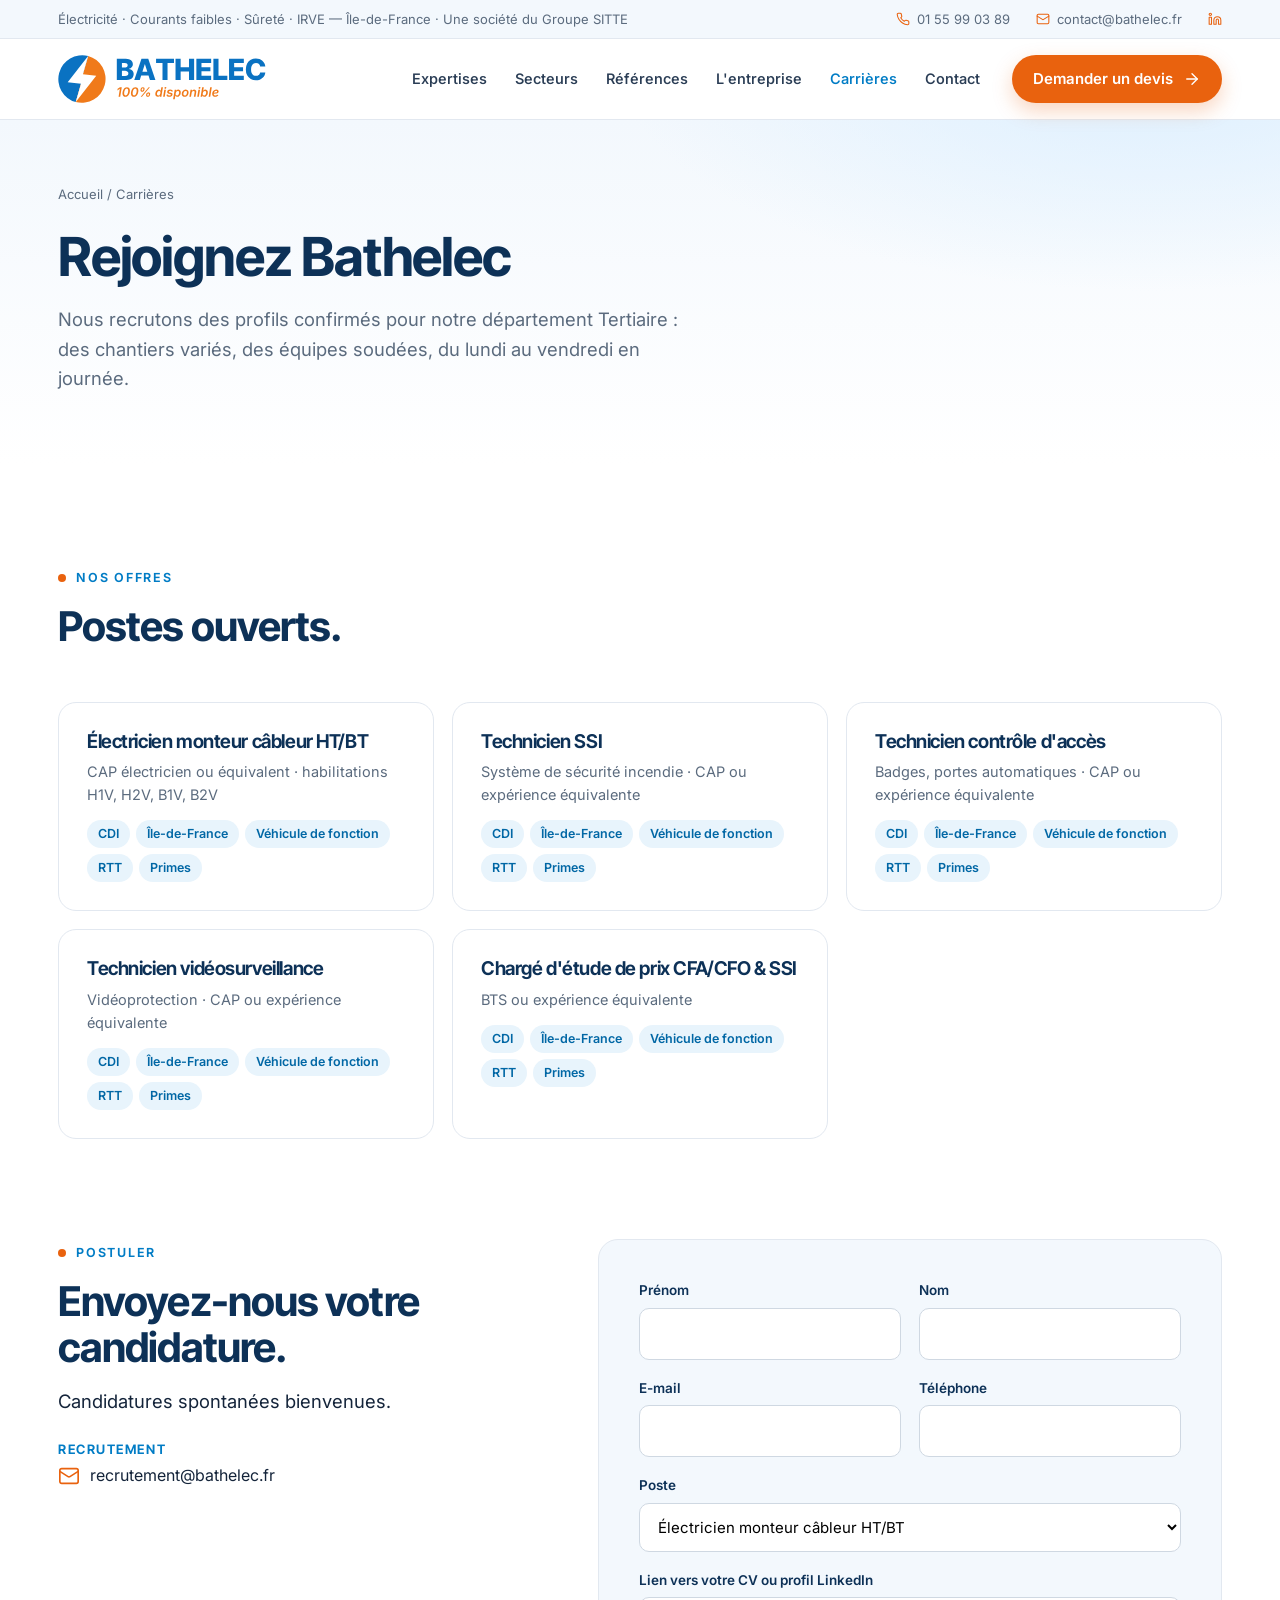
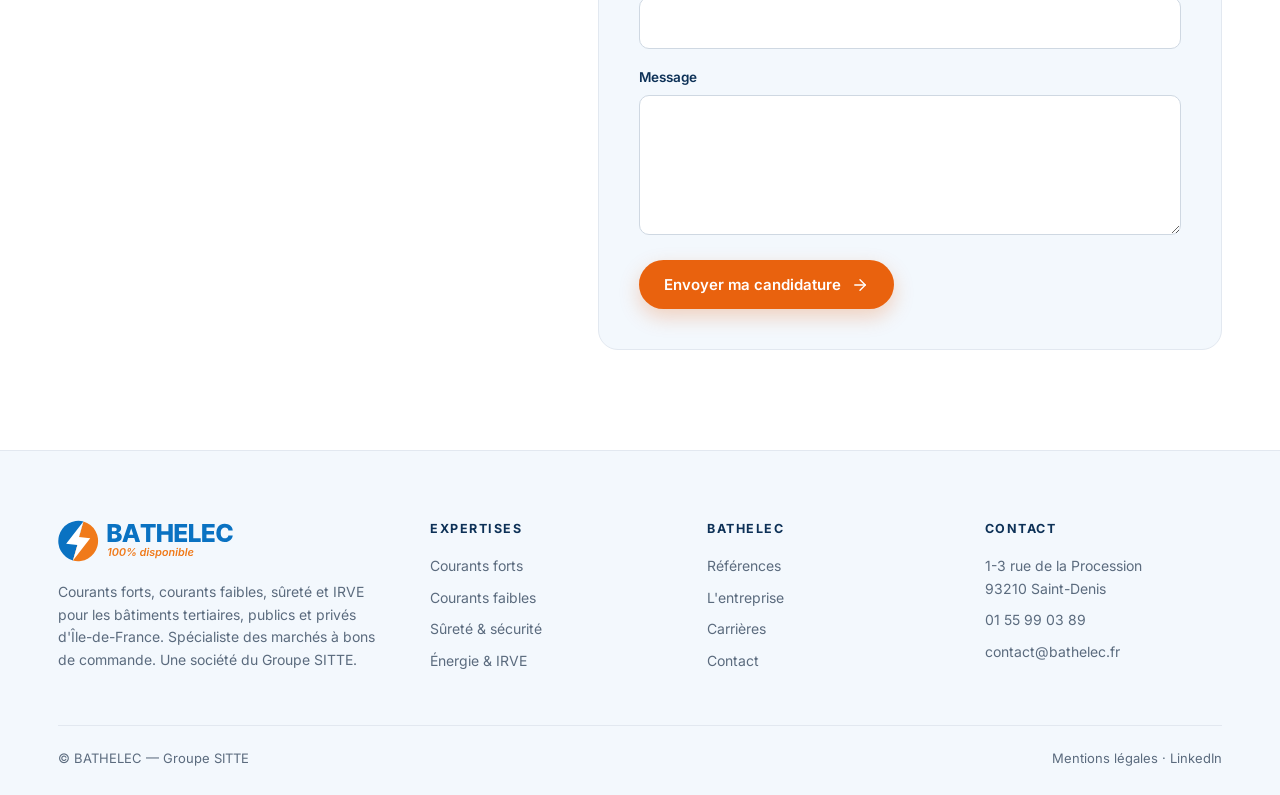
==== carrieres.html @ 9201e156 "Site bathelec.fr v1 Co-Authored-By: Claude Opus 5.5 <noreply@anthropic.com> Claude-Session: https://" ====
<!DOCTYPE html>
<html lang="fr"><head>
<meta charset="utf-8"><meta name="viewport" content="width=device-width,initial-scale=1">
<title>Carrières | BATHELEC</title>
<meta name="description" content="Rejoignez Bathelec : électriciens HT/BT, techniciens SSI, contrôle d&#x27;accès, vidéosurveillance, chargés d&#x27;étude de prix en Île-de-France.">
<link rel="canonical" href="https://www.bathelec.fr/carrieres.html">
<meta property="og:type" content="website"><meta property="og:title" content="Carrières | BATHELEC"><meta property="og:description" content="Rejoignez Bathelec : électriciens HT/BT, techniciens SSI, contrôle d&#x27;accès, vidéosurveillance, chargés d&#x27;étude de prix en Île-de-France.">
<meta property="og:image" content="https://www.bathelec.fr/img/og.jpg"><meta property="og:url" content="https://www.bathelec.fr/carrieres.html"><meta property="og:locale" content="fr_FR">
<link rel="icon" type="image/svg+xml" href="img/favicon.svg"><link rel="icon" type="image/png" href="img/favicon.png"><link rel="apple-touch-icon" href="img/apple-touch-icon.png">
<link rel="preconnect" href="https://fonts.googleapis.com"><link rel="preconnect" href="https://fonts.gstatic.com" crossorigin>
<link href="https://fonts.googleapis.com/css2?family=Inter:wght@400;500;600;700&family=Inter+Tight:wght@600;700;800&display=swap" rel="stylesheet">
<link rel="stylesheet" href="assets/style.css">
<script type="application/ld+json">{"@context": "https://schema.org", "@type": "Electrician", "name": "BATHELEC", "url": "https://www.bathelec.fr", "telephone": "+33 1 55 99 03 89", "email": "contact@bathelec.fr", "logo": "https://www.bathelec.fr/img/logo.png", "address": {"@type": "PostalAddress", "streetAddress": "1-3 rue de la Procession", "postalCode": "93210", "addressLocality": "Saint-Denis", "addressCountry": "FR"}, "areaServed": "Île-de-France", "parentOrganization": {"@type": "Organization", "name": "Groupe SITTE"}}</script>
</head><body>
<div class="top"><div class="wrap"><span class="hide-m">Électricité · Courants faibles · Sûreté · IRVE — Île-de-France · Une société du Groupe SITTE</span>
<div class="r"><a href="tel:+33155990389"><svg class="ic" viewBox="0 0 24 24" fill="none" stroke="currentColor" stroke-width="1.8" stroke-linecap="round" stroke-linejoin="round" aria-hidden="true"><path d="M22 16.92v3a2 2 0 0 1-2.18 2 19.79 19.79 0 0 1-8.63-3.07 19.5 19.5 0 0 1-6-6 19.79 19.79 0 0 1-3.07-8.67A2 2 0 0 1 4.11 2h3a2 2 0 0 1 2 1.72c.13.96.36 1.9.7 2.81a2 2 0 0 1-.45 2.11L8.09 9.91a16 16 0 0 0 6 6l1.27-1.27a2 2 0 0 1 2.11-.45c.91.34 1.85.57 2.81.7A2 2 0 0 1 22 16.92z"/></svg>01 55 99 03 89</a><a href="mailto:contact@bathelec.fr"><svg class="ic" viewBox="0 0 24 24" fill="none" stroke="currentColor" stroke-width="1.8" stroke-linecap="round" stroke-linejoin="round" aria-hidden="true"><rect width="20" height="16" x="2" y="4" rx="2"/><path d="m22 7-8.97 5.7a1.94 1.94 0 0 1-2.06 0L2 7"/></svg>contact@bathelec.fr</a><a href="https://fr.linkedin.com/company/bathelec" target="_blank" rel="noopener" aria-label="LinkedIn"><svg class="ic" viewBox="0 0 24 24" fill="none" stroke="currentColor" stroke-width="1.8" stroke-linecap="round" stroke-linejoin="round" aria-hidden="true"><path d="M16 8a6 6 0 0 1 6 6v7h-4v-7a2 2 0 0 0-2-2 2 2 0 0 0-2 2v7h-4v-7a6 6 0 0 1 6-6z"/><rect width="4" height="12" x="2" y="9"/><circle cx="4" cy="4" r="2"/></svg></a></div></div></div>
<header class="h"><div class="wrap">
<a class="brand" href="index.html" aria-label="BATHELEC, accueil"><img src="img/logo.svg" alt="BATHELEC — 100% disponible" width="186" height="46"></a>
<nav class="m">
<div class="dd"><a href="index.html#expertises">Expertises</a><div class="menu"><a href="expertises/courants-forts.html"><svg class="ic" viewBox="0 0 24 24" fill="none" stroke="currentColor" stroke-width="1.8" stroke-linecap="round" stroke-linejoin="round" aria-hidden="true"><path d="M13 2 3 14h9l-1 8 10-12h-9l1-8z"/></svg><span>Courants forts<small>Colonnes montantes, TGBT, postes MT/BT, distribution et éclairage.</small></span></a><a href="expertises/courants-faibles.html"><svg class="ic" viewBox="0 0 24 24" fill="none" stroke="currentColor" stroke-width="1.8" stroke-linecap="round" stroke-linejoin="round" aria-hidden="true"><rect x="16" y="16" width="6" height="6" rx="1"/><rect x="2" y="16" width="6" height="6" rx="1"/><rect x="9" y="2" width="6" height="6" rx="1"/><path d="M5 16v-3a1 1 0 0 1 1-1h12a1 1 0 0 1 1 1v3"/><path d="M12 12V8"/></svg><span>Courants faibles<small>Câblage VDI, informatique, téléphonie, interphonie et visiophonie.</small></span></a><a href="expertises/surete-securite.html"><svg class="ic" viewBox="0 0 24 24" fill="none" stroke="currentColor" stroke-width="1.8" stroke-linecap="round" stroke-linejoin="round" aria-hidden="true"><path d="M20 13c0 5-3.5 7.5-7.66 8.95a1 1 0 0 1-.67-.01C7.5 20.5 4 18 4 13V6a1 1 0 0 1 1-1c2 0 4.5-1.2 6.24-2.72a1.17 1.17 0 0 1 1.52 0C14.51 3.81 17 5 19 5a1 1 0 0 1 1 1z"/><path d="m9 12 2 2 4-4"/></svg><span>Sûreté & sécurité<small>Contrôle d&#x27;accès, portes automatiques, vidéoprotection, SSI.</small></span></a><a href="expertises/energie-irve.html"><svg class="ic" viewBox="0 0 24 24" fill="none" stroke="currentColor" stroke-width="1.8" stroke-linecap="round" stroke-linejoin="round" aria-hidden="true"><path d="M12 22v-5"/><path d="M9 8V2"/><path d="M15 8V2"/><path d="M18 8v5a4 4 0 0 1-4 4h-4a4 4 0 0 1-4-4V8Z"/></svg><span>Énergie & IRVE<small>Bornes de recharge, puissance, raccordement et photovoltaïque.</small></span></a></div></div>
<a href="index.html#secteurs">Secteurs</a>
<a href="references.html">Références</a>
<a href="entreprise.html">L'entreprise</a>
<a href="carrieres.html" class="on">Carrières</a>
<a href="contact.html">Contact</a>
<a class="btn btn-o" href="contact.html#form">Demander un devis <svg class="ic" viewBox="0 0 24 24" fill="none" stroke="currentColor" stroke-width="1.8" stroke-linecap="round" stroke-linejoin="round" aria-hidden="true"><path d="M5 12h14"/><path d="m12 5 7 7-7 7"/></svg></a>
</nav>
<a class="callm" href="tel:+33155990389" aria-label="Appeler Bathelec"><svg class="ic" viewBox="0 0 24 24" fill="none" stroke="currentColor" stroke-width="1.8" stroke-linecap="round" stroke-linejoin="round" aria-hidden="true"><path d="M22 16.92v3a2 2 0 0 1-2.18 2 19.79 19.79 0 0 1-8.63-3.07 19.5 19.5 0 0 1-6-6 19.79 19.79 0 0 1-3.07-8.67A2 2 0 0 1 4.11 2h3a2 2 0 0 1 2 1.72c.13.96.36 1.9.7 2.81a2 2 0 0 1-.45 2.11L8.09 9.91a16 16 0 0 0 6 6l1.27-1.27a2 2 0 0 1 2.11-.45c.91.34 1.85.57 2.81.7A2 2 0 0 1 22 16.92z"/></svg></a>
<button class="burger" aria-label="Menu"><svg class="ic" viewBox="0 0 24 24" fill="none" stroke="currentColor" stroke-width="1.8" stroke-linecap="round" stroke-linejoin="round" aria-hidden="true"><line x1="4" x2="20" y1="6" y2="6"/><line x1="4" x2="20" y1="12" y2="12"/><line x1="4" x2="20" y1="18" y2="18"/></svg></button>
</div></header>
<main>
<section class="phero"><div class="bg" style="background-image:url(img/equipe.jpg)"></div><div class="wrap">
<div class="crumb"><a href="index.html">Accueil</a> / Carrières</div><h1>Rejoignez Bathelec</h1>
<p>Nous recrutons des profils confirmés pour notre département Tertiaire : des chantiers variés, des équipes soudées, du lundi au vendredi en journée.</p></div></section>
<section><div class="wrap"><div class="sec-head rv"><div><span class="kicker">Nos offres</span><h2>Postes ouverts.</h2></div></div>
<div class="jobs"><div class="job rv"><h3>Électricien monteur câbleur HT/BT</h3><p>CAP électricien ou équivalent · habilitations H1V, H2V, B1V, B2V</p><div class="tags"><span>CDI</span><span>Île-de-France</span><span>Véhicule de fonction</span><span>RTT</span><span>Primes</span></div></div><div class="job rv"><h3>Technicien SSI</h3><p>Système de sécurité incendie · CAP ou expérience équivalente</p><div class="tags"><span>CDI</span><span>Île-de-France</span><span>Véhicule de fonction</span><span>RTT</span><span>Primes</span></div></div><div class="job rv"><h3>Technicien contrôle d'accès</h3><p>Badges, portes automatiques · CAP ou expérience équivalente</p><div class="tags"><span>CDI</span><span>Île-de-France</span><span>Véhicule de fonction</span><span>RTT</span><span>Primes</span></div></div><div class="job rv"><h3>Technicien vidéosurveillance</h3><p>Vidéoprotection · CAP ou expérience équivalente</p><div class="tags"><span>CDI</span><span>Île-de-France</span><span>Véhicule de fonction</span><span>RTT</span><span>Primes</span></div></div><div class="job rv"><h3>Chargé d'étude de prix CFA/CFO & SSI</h3><p>BTS ou expérience équivalente</p><div class="tags"><span>CDI</span><span>Île-de-France</span><span>Véhicule de fonction</span><span>RTT</span><span>Primes</span></div></div></div></div></section>
<section style="padding-top:0" id="postuler"><div class="wrap cgrid">
<div class="info rv"><span class="kicker">Postuler</span><h2>Envoyez-nous votre candidature.</h2>
<p class="lead" style="margin-top:16px">Candidatures spontanées bienvenues.</p><h3>Recrutement</h3><a href="mailto:recrutement@bathelec.fr"><svg class="ic" viewBox="0 0 24 24" fill="none" stroke="currentColor" stroke-width="1.8" stroke-linecap="round" stroke-linejoin="round" aria-hidden="true"><rect width="20" height="16" x="2" y="4" rx="2"/><path d="m22 7-8.97 5.7a1.94 1.94 0 0 1-2.06 0L2 7"/></svg>recrutement@bathelec.fr</a></div>
<form class="f rv" action="https://formsubmit.co/recrutement@bathelec.fr" method="POST">
<input type="hidden" name="_subject" value="Candidature via bathelec.fr"><input type="hidden" name="_next" value="https://www.bathelec.fr/merci.html"><input type="hidden" name="_captcha" value="false"><input type="text" name="_honey" style="display:none">
<div><label>Prénom</label><input name="Prénom" required></div><div><label>Nom</label><input name="Nom" required></div>
<div><label>E-mail</label><input type="email" name="email" required></div><div><label>Téléphone</label><input name="Téléphone"></div>
<div class="full"><label>Poste</label><select name="Poste"><option>Électricien monteur câbleur HT/BT</option><option>Technicien SSI</option><option>Technicien contrôle d&#x27;accès</option><option>Technicien vidéosurveillance</option><option>Chargé d&#x27;étude de prix CFA/CFO &amp; SSI</option><option>Candidature spontanée</option></select></div>
<div class="full"><label>Lien vers votre CV ou profil LinkedIn</label><input name="CV"></div>
<div class="full"><label>Message</label><textarea name="Message"></textarea></div>
<div class="full"><button class="btn btn-o" type="submit">Envoyer ma candidature <svg class="ic" viewBox="0 0 24 24" fill="none" stroke="currentColor" stroke-width="1.8" stroke-linecap="round" stroke-linejoin="round" aria-hidden="true"><path d="M5 12h14"/><path d="m12 5 7 7-7 7"/></svg></button></div></form></div></section></main>
<footer><div class="wrap">
<div class="cols">
<div><a class="brand" href="index.html"><img src="img/logo.svg" alt="BATHELEC" width="178" height="44"></a><p>Courants forts, courants faibles, sûreté et IRVE pour les bâtiments tertiaires, publics et privés d'Île-de-France. Spécialiste des marchés à bons de commande. Une société du Groupe SITTE.</p></div>
<div><h4>Expertises</h4><ul><li><a href="expertises/courants-forts.html">Courants forts</a></li><li><a href="expertises/courants-faibles.html">Courants faibles</a></li><li><a href="expertises/surete-securite.html">Sûreté & sécurité</a></li><li><a href="expertises/energie-irve.html">Énergie & IRVE</a></li></ul></div>
<div><h4>Bathelec</h4><ul><li><a href="references.html">Références</a></li><li><a href="entreprise.html">L'entreprise</a></li><li><a href="carrieres.html">Carrières</a></li><li><a href="contact.html">Contact</a></li></ul></div>
<div><h4>Contact</h4><ul><li>1-3 rue de la Procession<br>93210 Saint-Denis</li><li><a href="tel:+33155990389">01 55 99 03 89</a></li><li><a href="mailto:contact@bathelec.fr">contact@bathelec.fr</a></li></ul></div>
</div>
<div class="bot"><span>© BATHELEC — Groupe SITTE</span><span><a href="mentions-legales.html">Mentions légales</a> · <a href="https://fr.linkedin.com/company/bathelec" target="_blank" rel="noopener">LinkedIn</a></span></div>
</div></footer>
<script>
document.querySelector('.burger')?.addEventListener('click',()=>document.querySelector('nav.m').classList.toggle('open'));
document.querySelectorAll('nav.m a').forEach(a=>a.addEventListener('click',()=>document.querySelector('nav.m').classList.remove('open')));
const io=new IntersectionObserver(es=>es.forEach(x=>{if(x.isIntersecting){x.target.classList.add('in');io.unobserve(x.target)}}),{threshold:.12});
document.querySelectorAll('.rv').forEach(el=>io.observe(el));
</script>
</body></html>
---- assets/style.css ----
:root{--navy:#0d3157;--ink:#14243a;--blue:#017cc5;--blue-d:#0167a5;--blue-l:#e8f4fc;--sky:#f3f8fd;--orange:#e9620e;--orange-d:#cf5509;--orange-l:#fff2e8;--muted:#5b6b7e;--line:#e2e8f0;--r:14px;--max:1220px}
*{box-sizing:border-box;margin:0;padding:0}
html{scroll-behavior:smooth}
body{font-family:"Inter",system-ui,-apple-system,"Segoe UI",Roboto,Arial,sans-serif;color:var(--ink);background:#fff;line-height:1.6;font-size:16px;-webkit-font-smoothing:antialiased}
img{max-width:100%;display:block}
a{color:inherit;text-decoration:none}
.wrap{max-width:var(--max);margin:0 auto;padding:0 28px}
.ic{width:22px;height:22px;flex:none}
h1,h2,h3{font-family:"Inter Tight","Inter",system-ui,sans-serif;letter-spacing:-.022em;line-height:1.12;color:var(--navy)}
h2{font-size:clamp(28px,3.2vw,42px);font-weight:700}
h3{font-size:19px;font-weight:650}
.kicker{display:inline-flex;align-items:center;gap:10px;font-size:12.5px;font-weight:650;letter-spacing:.14em;text-transform:uppercase;color:var(--blue);margin-bottom:16px}
.kicker:before{content:"";width:8px;height:8px;border-radius:50%;background:var(--orange)}
.lead{font-size:18.5px;color:var(--muted);max-width:720px}
section{padding:100px 0}
.sec-head{display:flex;justify-content:space-between;align-items:end;gap:40px;margin-bottom:52px;flex-wrap:wrap}
.sec-head .lead{margin-top:14px}
.btn{display:inline-flex;align-items:center;gap:10px;padding:14px 24px;border-radius:999px;font-weight:600;font-size:15px;transition:.2s;border:1.5px solid transparent;white-space:nowrap;cursor:pointer;font-family:inherit}
.btn .ic{width:18px;height:18px;transition:.2s}
.btn:hover .ic{transform:translateX(3px)}
.btn-o{background:var(--orange);color:#fff;box-shadow:0 8px 20px rgba(233,98,14,.26)}
.btn-o:hover{background:var(--orange-d)}
.btn-l{border-color:#c9d5e3;color:var(--navy);background:#fff}
.btn-l:hover{border-color:var(--navy)}
.btn-w{background:#fff;color:var(--blue-d)}
.btn-w:hover{background:var(--navy);color:#fff}
.link{display:inline-flex;align-items:center;gap:8px;font-weight:600;color:var(--blue);font-size:15px}
.link .ic{width:17px;height:17px;transition:.2s}
.link:hover .ic{transform:translateX(4px)}
/* header */
.top{background:var(--sky);color:var(--muted);font-size:13px;border-bottom:1px solid var(--line)}
.top .wrap{display:flex;justify-content:space-between;align-items:center;height:38px;gap:20px}
.top a{display:inline-flex;align-items:center;gap:7px}
.top a:hover{color:var(--navy)}
.top .ic{width:14px;height:14px;color:var(--orange)}
.top .r{display:flex;gap:26px}
header.h{position:sticky;top:0;z-index:50;background:rgba(255,255,255,.96);backdrop-filter:blur(10px);border-bottom:1px solid var(--line)}
.h .wrap{display:flex;align-items:center;justify-content:space-between;height:80px;gap:28px}
.brand img{height:52px;width:auto}
nav.m{display:flex;align-items:center;gap:28px;font-size:14.5px;font-weight:550;color:#2a3d55}
nav.m>a,.dd>a{position:relative;padding:28px 0}
nav.m>a:hover,.dd:hover>a,nav.m>a.on,.dd>a.on{color:var(--blue)}
.dd{position:relative}
.dd .menu{position:absolute;top:100%;left:-24px;background:#fff;border:1px solid var(--line);border-radius:var(--r);box-shadow:0 22px 48px rgba(13,49,87,.12);min-width:320px;padding:10px;opacity:0;visibility:hidden;transform:translateY(6px);transition:.2s}
.dd:hover .menu{opacity:1;visibility:visible;transform:none}
.menu a{display:flex;gap:14px;align-items:center;padding:12px 14px;border-radius:10px}
.menu a:hover{background:var(--sky)}
.menu .ic{color:var(--orange)}
.menu small{display:block;color:var(--muted);font-weight:400;font-size:12.5px}
nav.m>a.btn{padding:11px 20px;color:#fff;margin-left:4px}
nav.m>a.btn:hover{color:#fff}
.burger{display:none;background:none;border:0;color:var(--navy);cursor:pointer}
.burger .ic{width:28px;height:28px}
.callm{display:none;color:var(--orange)}
/* hero clair */
.hero{background:radial-gradient(1100px 520px at 88% -10%,#dcefff 0,rgba(220,239,255,0) 62%),radial-gradient(700px 400px at 0% 100%,#fff1e6 0,rgba(255,241,230,0) 60%),linear-gradient(180deg,var(--sky) 0,#fff 100%);padding:76px 0 90px}
.hero .grid{display:grid;grid-template-columns:1.02fr 1fr;gap:60px;align-items:center}
.hero h1{font-size:clamp(34px,4.3vw,58px);font-weight:780;margin-bottom:24px}
.hero h1 em{font-style:normal;color:var(--orange)}
.hero p.lead{font-size:19px;margin-bottom:34px;max-width:580px}
.hero .ctas{display:flex;gap:12px;flex-wrap:wrap}
.hero .pic{position:relative}
.hero .pic img{width:100%;aspect-ratio:5/4;object-fit:cover;border-radius:24px;box-shadow:0 30px 60px rgba(13,49,87,.16)}
.badge{position:absolute;left:-26px;bottom:28px;background:#fff;border-radius:16px;padding:16px 20px;box-shadow:0 18px 40px rgba(13,49,87,.14);display:flex;gap:14px;align-items:center;max-width:300px}
.badge .ico{width:44px;height:44px;border-radius:12px;background:var(--orange-l);color:var(--orange);display:grid;place-items:center;flex:none}
.badge b{display:block;color:var(--navy);font-size:15px;line-height:1.25}
.badge span{font-size:13px;color:var(--muted)}
.badge2{left:auto;right:-18px;top:26px;bottom:auto}
.badge2 .ico{background:var(--blue-l);color:var(--blue)}
.stats{display:grid;grid-template-columns:repeat(4,1fr);gap:16px;margin-top:64px}
.stat{background:#fff;border:1px solid var(--line);border-radius:var(--r);padding:24px}
.stat b{display:block;font-family:"Inter Tight","Inter",sans-serif;font-size:34px;font-weight:750;letter-spacing:-.02em;line-height:1.1;color:var(--navy)}
.stat b i{font-style:normal;color:var(--orange)}
.stat span{font-size:14px;color:var(--muted)}
/* bandeau */
.band{padding:0}
.band .box{background:var(--orange-l);border:1px solid #fbd9c2;border-radius:18px;display:flex;align-items:center;justify-content:space-between;gap:30px;padding:26px 34px;flex-wrap:wrap}
.band p{font-size:18px;font-weight:560;color:var(--navy);max-width:760px}
/* expertises */
.exp-grid{display:grid;grid-template-columns:repeat(4,1fr);gap:22px}
.exp{display:flex;flex-direction:column;background:#fff;border:1px solid var(--line);border-radius:18px;overflow:hidden;transition:.25s}
.exp:hover{box-shadow:0 24px 50px rgba(13,49,87,.12);transform:translateY(-4px);border-color:transparent}
.exp .ph{aspect-ratio:4/3;overflow:hidden;background:var(--sky)}
.exp .ph img{width:100%;height:100%;object-fit:cover;transition:.6s}
.exp:hover .ph img{transform:scale(1.05)}
.exp .bd{padding:24px 24px 26px;display:flex;flex-direction:column;flex:1}
.exp .n{font-size:12.5px;color:var(--orange);font-weight:700;letter-spacing:.1em;margin-bottom:8px}
.exp h3{margin-bottom:10px}
.exp p{color:var(--muted);font-size:15px;flex:1;margin-bottom:18px}
/* engagements */
.soft{background:var(--sky)}
.eng{display:grid;grid-template-columns:repeat(4,1fr);gap:18px}
.eng div{background:#fff;border-radius:var(--r);padding:30px 26px;border:1px solid var(--line)}
.eng .ico{width:46px;height:46px;border-radius:12px;background:var(--blue-l);color:var(--blue);display:grid;place-items:center;margin-bottom:18px}
.eng h3{margin-bottom:8px}
.eng p{color:var(--muted);font-size:15px}
/* secteurs */
.split{display:grid;grid-template-columns:1fr 1.05fr;gap:72px;align-items:center}
.split .img img{width:100%;aspect-ratio:4/5;object-fit:cover;border-radius:22px}
.sect{list-style:none;margin-top:30px;display:grid;gap:12px}
.sect li{display:flex;gap:18px;padding:18px 20px;border:1px solid var(--line);border-radius:var(--r);background:#fff}
.sect .ico{width:44px;height:44px;border-radius:12px;background:var(--orange-l);color:var(--orange);display:grid;place-items:center;flex:none}
.sect h3{font-size:17px;margin-bottom:2px}
.sect p{color:var(--muted);font-size:14.5px}
/* logos clients */
.logos{display:grid;grid-template-columns:repeat(6,1fr);gap:12px}
.logos .lg{background:#fff;border:1px solid var(--line);border-radius:14px;height:104px;display:flex;align-items:center;justify-content:center;padding:16px 18px;transition:.25s}
.logos .lg img{max-height:62px;max-width:100%;object-fit:contain;transition:.25s}
.logos .lg:hover{border-color:#bcd8ee;box-shadow:0 10px 26px rgba(13,49,87,.08)}
.logos .lg:hover img{transform:scale(1.05)}
.logos .lg.txt{font-weight:650;font-size:13.5px;color:#4a5b70;text-align:center;line-height:1.3}
.quotes{display:grid;grid-template-columns:repeat(3,1fr);gap:20px;margin-top:40px}
.q{background:#fff;border:1px solid var(--line);border-radius:18px;padding:32px 30px;display:flex;flex-direction:column}
.q:before{content:"\201C";font-family:Georgia,serif;font-size:60px;line-height:.6;color:var(--orange);margin-bottom:12px}
.q p{font-size:16px;color:#2c3b4c;flex:1}
.q cite{display:block;margin-top:20px;font-style:normal;font-weight:650;font-size:14px;color:var(--navy)}
/* carte des références */
.mapbox{display:grid;grid-template-columns:1.25fr 1fr;gap:26px;align-items:stretch}
.map{position:relative;background:#fff;border:1px solid var(--line);border-radius:22px;padding:14px;overflow:hidden}
.map svg{width:100%;height:auto;display:block;touch-action:manipulation}
.map .dep{fill:#eef5fc;stroke:#c3d6ea;stroke-width:1;vector-effect:non-scaling-stroke;transition:fill .2s}
.map .dep.p75{fill:#e2eefa}
.map .dlab{font-family:Inter,sans-serif;font-weight:600;fill:#9fb3c8;pointer-events:none}
.map .pin{cursor:pointer}
.map .pin circle.halo{fill:var(--orange);opacity:.18;transition:.2s}
.map .pin circle.dot{fill:var(--orange);stroke:#fff;vector-effect:non-scaling-stroke;stroke-width:2;transition:.2s}
.map .pin:hover circle.dot,.map .pin.on circle.dot{fill:var(--blue)}
.map .pin:hover circle.halo,.map .pin.on circle.halo{fill:var(--blue);opacity:.25}
.map .cl circle.dot{fill:var(--blue)}
.map .cl text{font:700 12px Inter,sans-serif;fill:#fff;pointer-events:none}
.map .mtools{position:absolute;left:24px;top:22px;display:flex;gap:8px;flex-wrap:wrap}
.map .mtools button{font:600 13px Inter,sans-serif;border:1px solid var(--line);background:#fff;color:var(--navy);border-radius:999px;padding:7px 14px;cursor:pointer;box-shadow:0 4px 12px rgba(13,49,87,.06)}
.map .mtools button.on{background:var(--navy);color:#fff;border-color:var(--navy)}
.map .hint{position:absolute;right:22px;bottom:18px;font-size:12.5px;color:var(--muted);background:rgba(255,255,255,.85);padding:4px 10px;border-radius:999px}
.mpanel{background:#fff;border:1px solid var(--line);border-radius:22px;padding:30px 30px 26px;display:flex;flex-direction:column;min-height:100%}
.mpanel .lgo{height:64px;display:flex;align-items:center;margin-bottom:18px}
.mpanel .lgo img{max-height:60px;max-width:220px;object-fit:contain}
.mpanel .loc{display:flex;gap:8px;align-items:center;color:var(--muted);font-size:14px;margin:6px 0 18px}
.mpanel .loc .ic{width:16px;height:16px;color:var(--orange)}
.mpanel h3{font-size:21px}
.ops{list-style:none;display:grid;gap:12px}
.ops li{border:1px solid var(--line);border-radius:14px;padding:14px 16px;background:var(--sky)}
.ops .meta{display:flex;gap:10px;align-items:center;font-size:12px;font-weight:650;letter-spacing:.05em;text-transform:uppercase;margin-bottom:6px}
.ops .meta span:first-child{color:var(--orange-d);background:var(--orange-l);padding:2px 9px;border-radius:999px}
.ops .meta span:last-child{color:var(--muted)}
.ops p{font-size:15px;color:#2c3b4c}
.mpanel .def p{color:var(--muted);font-size:15.5px;margin-bottom:14px}
.mpanel .def .big{display:flex;gap:24px;margin:8px 0 20px}
.mpanel .def .big b{display:block;font:750 32px "Inter Tight",sans-serif;color:var(--navy)}
.mpanel .def .big span{font-size:13px;color:var(--muted)}
.mlist{margin-top:auto;display:flex;flex-wrap:wrap;gap:6px}
.mlist button{font:600 12.5px Inter,sans-serif;border:1px solid var(--line);background:#fff;color:#3a4d63;border-radius:999px;padding:5px 11px;cursor:pointer}
.mlist button:hover{border-color:var(--blue);color:var(--blue)}
.multi{display:grid;grid-template-columns:repeat(auto-fill,minmax(270px,1fr));gap:16px;margin-top:26px}
.mc{background:#fff;border:1px solid var(--line);border-radius:16px;padding:22px 22px 20px;display:flex;flex-direction:column;gap:12px}
.mc .top2{display:flex;justify-content:space-between;align-items:center;gap:12px;min-height:46px}
.mc .top2 img{max-height:42px;max-width:150px;object-fit:contain}
.mc .top2 span{font-size:12px;font-weight:650;color:var(--orange-d);background:var(--orange-l);padding:3px 10px;border-radius:999px;white-space:nowrap}
.mc h3{font-size:16px}
.mc p{font-size:14.5px;color:var(--muted)}
/* méthode */
.steps{display:grid;grid-template-columns:repeat(4,1fr);gap:22px;counter-reset:s}
.step{background:#fff;border:1px solid var(--line);border-radius:var(--r);padding:28px 24px}
.step:before{counter-increment:s;content:"0" counter(s);display:inline-grid;place-items:center;width:40px;height:40px;border-radius:50%;background:var(--orange-l);color:var(--orange-d);font-weight:700;font-size:13.5px;margin-bottom:16px}
.step h3{margin-bottom:8px}
.step p{color:var(--muted);font-size:15px}
/* certifs */
.certs{display:grid;grid-template-columns:repeat(3,1fr);gap:16px}
.certs div{padding:26px 24px;border:1px solid var(--line);border-radius:var(--r);background:#fff}
.certs b{display:block;font-size:15.5px;margin-bottom:6px;color:var(--navy)}
.certs b:before{content:"";display:block;width:26px;height:4px;border-radius:2px;background:var(--orange);margin-bottom:14px}
.certs span{font-size:13.5px;color:var(--muted)}
/* groupe */
.gbox{display:grid;grid-template-columns:1.1fr 1fr;background:linear-gradient(135deg,var(--blue-l),#fff);border:1px solid #d3e6f5;border-radius:24px;overflow:hidden}
.gbox .t{padding:56px 52px}
.gbox h2{margin-bottom:18px}
.gbox p{color:var(--muted);margin-bottom:24px}
.gbox .im{background-size:cover;background-position:center;min-height:400px}
.zone{display:flex;flex-wrap:wrap;gap:8px;margin:0 0 28px}
.zone span{background:#fff;border:1px solid #cfdcec;padding:6px 13px;font-size:13.5px;font-weight:650;border-radius:999px;color:var(--navy)}
/* cta final */
.cta{padding:0 0 100px}
.cta .box{background:linear-gradient(120deg,#0170b3 0%,#1a93dc 100%);color:#fff;border-radius:26px;padding:60px 56px;display:grid;grid-template-columns:1.4fr 1fr;gap:50px;align-items:center;position:relative;overflow:hidden}
.cta .box:after{content:"";position:absolute;right:-90px;top:-90px;width:300px;height:300px;border-radius:50%;background:rgba(255,255,255,.09)}
.cta h2{color:#fff;margin-bottom:14px}
.cta .lead{color:#dcedfa}.cta .kicker{color:#ffd8bb}.cta .kicker:before{background:#ffd8bb}
.cta .contact-l{display:flex;flex-direction:column;gap:14px;align-items:flex-start;position:relative;z-index:1}
.cta .contact-l a.t{display:flex;align-items:center;gap:12px;font-size:19px;font-weight:600}
/* footer */
footer{background:var(--sky);color:var(--muted);font-size:14px;padding:68px 0 26px;border-top:1px solid var(--line)}
footer .cols{display:grid;grid-template-columns:1.4fr 1fr 1fr 1fr;gap:40px;padding-bottom:44px;border-bottom:1px solid var(--line)}
footer .brand img{height:44px;margin-bottom:18px}
footer h4{color:var(--navy);font-size:12.5px;letter-spacing:.12em;text-transform:uppercase;margin-bottom:16px}
footer li{list-style:none;margin-bottom:9px}
footer a:hover{color:var(--blue)}
footer .bot{display:flex;justify-content:space-between;padding-top:22px;gap:20px;flex-wrap:wrap;font-size:13px}
/* pages intérieures */
.phero{background:radial-gradient(900px 400px at 90% -20%,#dcefff 0,rgba(220,239,255,0) 60%),linear-gradient(180deg,var(--sky) 0,#fff 100%);padding:64px 0 70px}
.phero .bg{display:none}
.phero .grid{display:grid;grid-template-columns:1.1fr .9fr;gap:56px;align-items:center}
.phero .num{font-size:14px;font-weight:700;color:var(--orange);letter-spacing:.14em;margin-bottom:12px}
.phero h1{font-size:clamp(34px,4.2vw,54px);margin-bottom:18px}
.phero p{color:var(--muted);font-size:18.5px;max-width:620px}
.phero .pic img{width:100%;aspect-ratio:3/2;object-fit:cover;border-radius:20px;box-shadow:0 24px 50px rgba(13,49,87,.14)}
.crumb{font-size:13px;color:var(--muted);margin-bottom:22px}
.crumb a:hover{color:var(--blue)}
.cards4{display:grid;grid-template-columns:repeat(2,1fr);gap:20px}
.card{border:1px solid var(--line);border-radius:18px;padding:32px 30px;transition:.2s;background:#fff}
.card:hover{border-color:#bcd8ee;box-shadow:0 14px 34px rgba(13,49,87,.08)}
.card .ico{width:50px;height:50px;background:var(--orange-l);color:var(--orange);display:grid;place-items:center;margin-bottom:20px;border-radius:13px}
.card h3{margin-bottom:8px}
.card p{color:var(--muted);font-size:15.5px}
.faq{max-width:860px}
.faq details{border:1px solid var(--line);border-radius:14px;padding:20px 24px;margin-bottom:12px;background:#fff}
.faq summary{cursor:pointer;font-weight:620;font-size:17.5px;list-style:none;display:flex;justify-content:space-between;gap:20px;color:var(--navy)}
.faq summary::-webkit-details-marker{display:none}
.faq summary:after{content:"+";color:var(--orange);font-size:24px;line-height:1}
.faq details[open] summary:after{content:"–"}
.faq details p{margin-top:10px;color:var(--muted)}
.other{display:grid;grid-template-columns:repeat(3,1fr);gap:16px}
.other a{border:1px solid var(--line);border-radius:14px;padding:22px 24px;display:flex;justify-content:space-between;align-items:center;font-weight:620;transition:.2s;color:var(--navy)}
.other a:hover{border-color:var(--orange);color:var(--orange-d)}
.cgrid{display:grid;grid-template-columns:1fr 1.3fr;gap:60px}
.info h3{margin:26px 0 6px;font-size:13px;letter-spacing:.12em;text-transform:uppercase;color:var(--blue)}
.info p,.info a{color:var(--ink)}
.info a{display:flex;gap:10px;align-items:center;margin-bottom:6px}
.info .ic{color:var(--orange)}
form.f{background:var(--sky);border:1px solid var(--line);border-radius:20px;padding:40px;display:grid;grid-template-columns:1fr 1fr;gap:18px}
form.f .full{grid-column:1/-1}
form.f label{font-size:13.5px;font-weight:600;display:block;margin-bottom:6px;color:var(--navy)}
form.f input,form.f select,form.f textarea{width:100%;padding:13px 14px;border:1px solid #cfd8e2;border-radius:10px;font:inherit;font-size:15px;background:#fff}
form.f input:focus,form.f select:focus,form.f textarea:focus{outline:2px solid var(--blue);border-color:transparent}
form.f textarea{min-height:140px;resize:vertical}
.jobs{display:grid;grid-template-columns:repeat(auto-fill,minmax(340px,1fr));gap:18px}
.job{border:1px solid var(--line);padding:28px;border-radius:18px;background:#fff}
.job h3{margin-bottom:8px}
.job p{color:var(--muted);font-size:14.5px;margin-bottom:14px}
.tags{display:flex;flex-wrap:wrap;gap:6px}
.tags span{background:var(--blue-l);color:var(--blue-d);font-size:12.5px;padding:4px 11px;border-radius:999px;font-weight:600}
.legal{max-width:820px}
.legal h2{font-size:23px;margin:38px 0 10px}
.legal p{color:#34465a;margin-bottom:10px}
.timeline{display:grid;grid-template-columns:repeat(3,1fr);gap:16px;margin-top:26px}
.timeline div{border:1px solid var(--line);border-radius:var(--r);padding:24px 22px;background:#fff}
.timeline b{display:block;font-size:30px;font-weight:750;color:var(--orange);letter-spacing:-.02em;margin-bottom:6px;font-family:"Inter Tight",sans-serif}
.timeline p{color:var(--muted);font-size:14.5px}
/* reveal */
.rv{opacity:0;transform:translateY(16px);transition:opacity .7s,transform .7s}
.rv.in{opacity:1;transform:none}
/* responsive */
@media(max-width:1200px){.top .hide-m{display:none}nav.m{gap:20px}}
@media(max-width:1060px){
 .exp-grid,.eng,.steps,.stats{grid-template-columns:repeat(2,1fr)}
 .logos{grid-template-columns:repeat(4,1fr)}
 .certs{grid-template-columns:repeat(2,1fr)}
 nav.m{display:none;position:absolute;top:80px;left:0;right:0;background:#fff;flex-direction:column;align-items:stretch;gap:0;padding:10px 28px 24px;border-bottom:1px solid var(--line);box-shadow:0 20px 30px rgba(13,49,87,.1)}
 nav.m.open{display:flex}
 nav.m>a,.dd>a{padding:14px 0;border-bottom:1px solid var(--line)}
 .dd .menu{position:static;opacity:1;visibility:visible;transform:none;box-shadow:none;border:0;padding:0 0 6px 6px;min-width:0}
 .dd .menu small{display:none}
 nav.m .btn{margin-top:14px;justify-content:center;margin-left:0!important}
 .burger{display:block}
 .callm{display:block;margin-left:auto}.callm .ic{width:24px;height:24px}
 .hero .grid,.phero .grid,.split,.gbox,.cta .box,.cgrid,.mapbox{grid-template-columns:1fr}
 .badge{left:16px}.badge2{right:16px}
 .split .img img{aspect-ratio:16/10}
 .quotes{grid-template-columns:1fr}
 footer .cols{grid-template-columns:1fr 1fr}
 .other,.timeline{grid-template-columns:1fr}
}
@media(max-width:640px){
 .wrap{padding:0 20px}
 section{padding:68px 0}
 .top{display:none}
 .h .wrap{height:68px}nav.m{top:68px}.brand img{height:42px}
 .hero{padding:40px 0 60px}
 .hero p.lead,.phero p{font-size:17px}
 .badge{position:relative;z-index:2;left:auto;bottom:auto;margin:-34px 14px 0;max-width:none}
 .badge2{display:none}
 .stats{gap:10px;margin-top:40px}.stat{padding:18px 16px}.stat b{font-size:26px}.stat span{font-size:13px}
 .exp-grid,.eng,.steps,.cards4,.certs{grid-template-columns:1fr}
 .logos{grid-template-columns:repeat(3,1fr);gap:8px}.logos .lg{height:78px;padding:10px}.logos .lg img{max-height:44px}.logos .lg.txt{font-size:11.5px}
 .exp .ph{aspect-ratio:16/9}
 h2 br{display:none}
 .gbox .t{padding:36px 24px}.gbox .im{min-height:220px}
 .cta{padding-bottom:68px}.cta .box{padding:40px 26px}
 form.f{grid-template-columns:1fr;padding:24px}
 footer .cols{grid-template-columns:1fr}
 .band .box{padding:22px}
 .band p{font-size:16.5px}
 .phero{padding:40px 0 50px}
 .map{padding:6px;border-radius:16px}.map .mtools{left:12px;top:12px}.map .mtools button{font-size:12px;padding:6px 11px}.map .hint{display:none}
 .mpanel{padding:22px 20px}.mpanel .def+.mlist{display:none}
 .jobs{grid-template-columns:1fr}
}
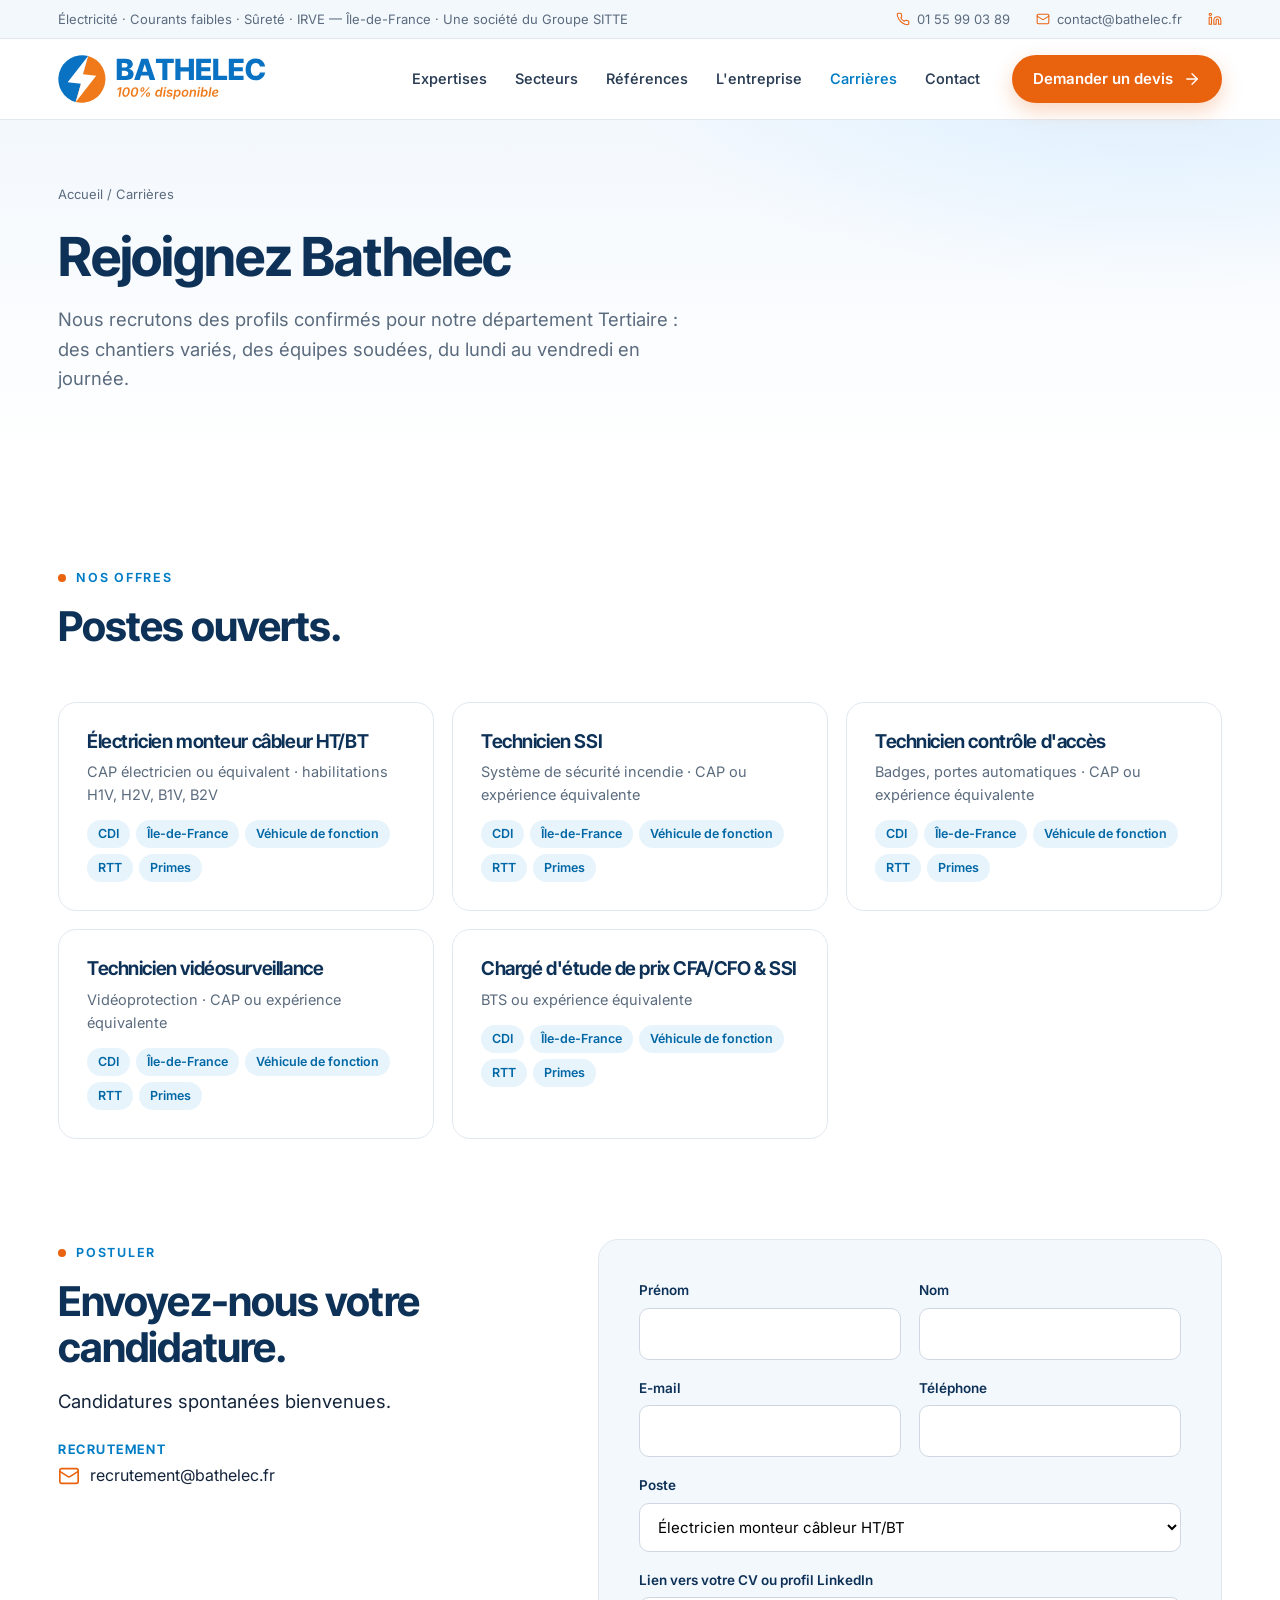
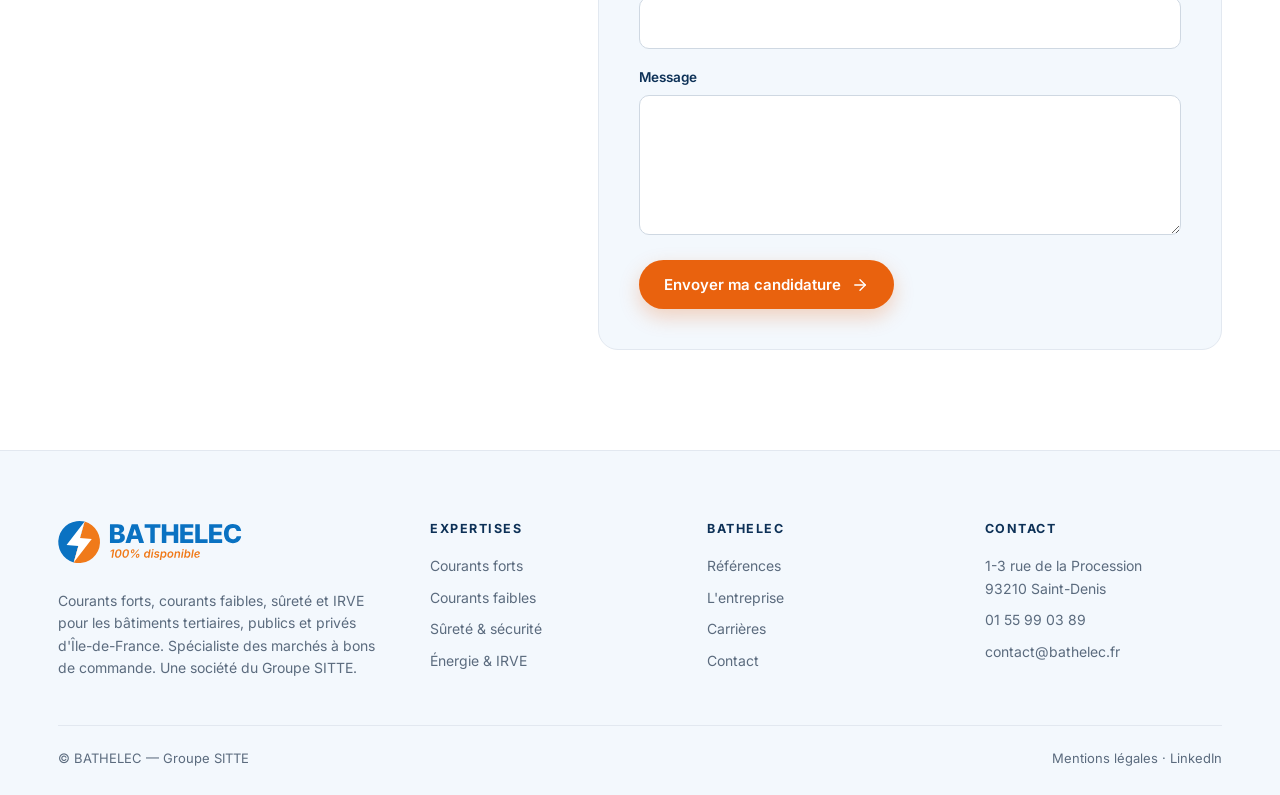
==== commit 0d50c779: "Logo animé au survol (rotation + soulignement) Co-Authored-By: Claude Opus 5.5 <noreply@anthropic.co" ====
--- a/carrieres.html
+++ b/carrieres.html
@@ -15,7 +15,7 @@
 <div class="top"><div class="wrap"><span class="hide-m">Électricité · Courants faibles · Sûreté · IRVE — Île-de-France · Une société du Groupe SITTE</span>
 <div class="r"><a href="tel:+33155990389"><svg class="ic" viewBox="0 0 24 24" fill="none" stroke="currentColor" stroke-width="1.8" stroke-linecap="round" stroke-linejoin="round" aria-hidden="true"><path d="M22 16.92v3a2 2 0 0 1-2.18 2 19.79 19.79 0 0 1-8.63-3.07 19.5 19.5 0 0 1-6-6 19.79 19.79 0 0 1-3.07-8.67A2 2 0 0 1 4.11 2h3a2 2 0 0 1 2 1.72c.13.96.36 1.9.7 2.81a2 2 0 0 1-.45 2.11L8.09 9.91a16 16 0 0 0 6 6l1.27-1.27a2 2 0 0 1 2.11-.45c.91.34 1.85.57 2.81.7A2 2 0 0 1 22 16.92z"/></svg>01 55 99 03 89</a><a href="mailto:contact@bathelec.fr"><svg class="ic" viewBox="0 0 24 24" fill="none" stroke="currentColor" stroke-width="1.8" stroke-linecap="round" stroke-linejoin="round" aria-hidden="true"><rect width="20" height="16" x="2" y="4" rx="2"/><path d="m22 7-8.97 5.7a1.94 1.94 0 0 1-2.06 0L2 7"/></svg>contact@bathelec.fr</a><a href="https://fr.linkedin.com/company/bathelec" target="_blank" rel="noopener" aria-label="LinkedIn"><svg class="ic" viewBox="0 0 24 24" fill="none" stroke="currentColor" stroke-width="1.8" stroke-linecap="round" stroke-linejoin="round" aria-hidden="true"><path d="M16 8a6 6 0 0 1 6 6v7h-4v-7a2 2 0 0 0-2-2 2 2 0 0 0-2 2v7h-4v-7a6 6 0 0 1 6-6z"/><rect width="4" height="12" x="2" y="9"/><circle cx="4" cy="4" r="2"/></svg></a></div></div></div>
 <header class="h"><div class="wrap">
-<a class="brand" href="index.html" aria-label="BATHELEC, accueil"><img src="img/logo.svg" alt="BATHELEC — 100% disponible" width="186" height="46"></a>
+<a class="brand" href="index.html" aria-label="BATHELEC, accueil"><svg class="logo-anim" xmlns="http://www.w3.org/2000/svg" viewBox="0 0 605 150" width="605" height="150" role="img" aria-label="BATHELEC, 100% disponible"><g class="spin"><g transform="translate(0 6) scale(2.875)"><path d="M30.21 0.82 L24.95 19.33 L23.05 28.67 L17.79 47.18 A24 24 0 0 1 30.21 0.82 Z" fill="#0A72C2"/><path d="M30.21 0.82 L24.95 19.33 L23.05 28.67 L17.79 47.18 A24 24 0 0 0 30.21 0.82 Z" fill="#F07A1A"/><path d="M30.21 0.82 L9.69 27.30 L23.05 28.67 L17.79 47.18 L38.31 20.70 L24.95 19.33 Z" fill="#FFFFFF"/></g></g><path d="M169.4453125 78.0V16.88671875H194.916015625Q201.765625 16.88671875 206.400390625 18.8349609375Q211.03515625 20.783203125 213.373046875 24.26953125Q215.7109375 27.755859375 215.7109375 32.349609375Q215.7109375 35.8359375 214.2548828125 38.5634765625Q212.798828125 41.291015625 210.2353515625 43.095703125Q207.671875 44.900390625 204.30859375 45.59765625V46.25390625Q208.0 46.376953125 211.1376953125 48.2021484375Q214.275390625 50.02734375 216.1826171875 53.267578125Q218.08984375 56.5078125 218.08984375 60.896484375Q218.08984375 65.818359375 215.6083984375 69.6943359375Q213.126953125 73.5703125 208.3896484375 75.78515625Q203.65234375 78.0 196.884765625 78.0ZM184.169921875 66.10546875H193.357421875Q198.115234375 66.10546875 200.412109375 64.259765625Q202.708984375 62.4140625 202.708984375 59.21484375Q202.708984375 56.8359375 201.6015625 55.11328125Q200.494140625 53.390625 198.4638671875 52.447265625Q196.43359375 51.50390625 193.64453125 51.50390625H184.169921875ZM184.169921875 42.029296875H192.373046875Q194.79296875 42.029296875 196.6591796875 41.208984375Q198.525390625 40.388671875 199.591796875 38.8916015625Q200.658203125 37.39453125 200.658203125 35.220703125Q200.658203125 32.185546875 198.484375 30.4013671875Q196.310546875 28.6171875 192.619140625 28.6171875H184.169921875ZM235.63468749999998 78.0H219.76164062499998L240.43351562499998 16.88671875H260.038984375L280.66984375 78.0H264.8378125L260.81828125 65.162109375H239.65421874999998ZM257.2909375 53.923828125 250.48234374999998 32.267578125H249.99015624999998L243.18156249999998 53.923828125ZM282.50570312499997 28.904296875V16.88671875H334.10335937499997V28.904296875H315.56429687499997V78.0H301.04476562499997V28.904296875ZM338.60523437499995 78.0V16.88671875H353.32984374999995V41.4140625H377.44703124999995V16.88671875H392.17164062499995V78.0H377.44703124999995V53.431640625H353.32984374999995V78.0ZM398.64226562499994 78.0V16.88671875H441.25749999999994V28.904296875H413.36687499999994V41.25H439.04265624999994V52.98046875H413.36687499999994V65.982421875H441.21648437499994V78.0ZM447.6871093749999 78.0V16.88671875H462.4117187499999V65.982421875H487.8824218749999V78.0ZM492.7534374999999 78.0V16.88671875H535.3686718749999V28.904296875H507.4780468749999V41.25H533.1538281249999V52.98046875H507.4780468749999V65.982421875H535.3276562499999V78.0ZM570.0990625 78.8203125Q561.81390625 78.8203125 555.2719140625 75.169921875Q548.729921875 71.51953125 544.9359765625 64.5263671875Q541.14203125 57.533203125 541.14203125 47.484375Q541.14203125 37.39453125 544.9769921875 30.3603515625Q548.811953125 23.326171875 555.3949609375 19.6962890625Q561.97796875 16.06640625 570.0990625 16.06640625Q575.636171875 16.06640625 580.35296875 17.6044921875Q585.069765625 19.142578125 588.6586328125 22.095703125Q592.2475 25.048828125 594.46234375 29.314453125Q596.6771875 33.580078125 597.25140625 39.076171875H582.32171875Q582.034609375 36.779296875 581.1117578125 34.9130859375Q580.18890625 33.046875 578.6508203125 31.734375Q577.112734375 30.421875 575.061953125 29.7041015625Q573.011171875 28.986328125 570.468203125 28.986328125Q566.038515625 28.986328125 562.839296875 31.1806640625Q559.640078125 33.375 557.917421875 37.4970703125Q556.194765625 41.619140625 556.194765625 47.484375Q556.194765625 53.513671875 557.9379296875 57.6357421875Q559.68109375 61.7578125 562.8598046875 63.8291015625Q566.038515625 65.900390625 570.4271875 65.900390625Q572.847109375 65.900390625 574.856875 65.2646484375Q576.866640625 64.62890625 578.4047265625 63.4189453125Q579.9428125 62.208984375 580.9476953125 60.4658203125Q581.952578125 58.72265625 582.32171875 56.5078125H597.25140625Q596.84125 60.568359375 594.913515625 64.546875Q592.98578125 68.525390625 589.5609765625 71.7451171875Q586.136171875 74.96484375 581.2553125 76.892578125Q576.374453125 78.8203125 570.0990625 78.8203125Z" fill="#0A72C2"/><path d="M183.73583984375 99.0810546875 179.2734375 126.0H174.50390625L178.24365234375 103.380859375H178.06298828125L171.03515625 107.8974609375L171.7939453125 103.30859375L178.42431640625 99.0810546875ZM194.14208984375 126.361328125Q190.8720703125 126.361328125 188.83056640625 124.726318359375Q186.7890625 123.09130859375 186.075439453125 120.010986328125Q185.36181640625 116.9306640625 186.08447265625 112.55859375Q186.80712890625 108.1865234375 188.550537109375 105.088134765625Q190.2939453125 101.98974609375 192.87744140625 100.354736328125Q195.4609375 98.7197265625 198.712890625 98.7197265625Q201.94677734375 98.7197265625 203.997314453125 100.354736328125Q206.0478515625 101.98974609375 206.7705078125 105.070068359375Q207.4931640625 108.150390625 206.7705078125 112.5224609375Q206.0478515625 116.9306640625 204.3134765625 120.02001953125Q202.5791015625 123.109375 199.99560546875 124.7353515625Q197.412109375 126.361328125 194.14208984375 126.361328125ZM194.810546875 122.314453125Q196.5810546875 122.314453125 197.999267578125 121.158203125Q199.41748046875 120.001953125 200.4111328125 117.81591796875Q201.40478515625 115.6298828125 201.91064453125 112.5224609375Q202.4345703125 109.451171875 202.16357421875 107.26513671875Q201.892578125 105.0791015625 200.86279296875 103.913818359375Q199.8330078125 102.74853515625 198.04443359375 102.74853515625Q196.31005859375 102.74853515625 194.891845703125 103.88671875Q193.4736328125 105.02490234375 192.4619140625 107.2109375Q191.4501953125 109.39697265625 190.92626953125 112.57666015625Q190.42041015625 115.666015625 190.69140625 117.843017578125Q190.96240234375 120.02001953125 192.001220703125 121.167236328125Q193.0400390625 122.314453125 194.810546875 122.314453125ZM218.53173828125 126.361328125Q215.26171875 126.361328125 213.22021484375 124.726318359375Q211.1787109375 123.09130859375 210.465087890625 120.010986328125Q209.75146484375 116.9306640625 210.47412109375 112.55859375Q211.19677734375 108.1865234375 212.940185546875 105.088134765625Q214.68359375 101.98974609375 217.26708984375 100.354736328125Q219.8505859375 98.7197265625 223.1025390625 98.7197265625Q226.33642578125 98.7197265625 228.386962890625 100.354736328125Q230.4375 101.98974609375 231.16015625 105.070068359375Q231.8828125 108.150390625 231.16015625 112.5224609375Q230.4375 116.9306640625 228.703125 120.02001953125Q226.96875 123.109375 224.38525390625 124.7353515625Q221.8017578125 126.361328125 218.53173828125 126.361328125ZM219.2001953125 122.314453125Q220.970703125 122.314453125 222.388916015625 121.158203125Q223.80712890625 120.001953125 224.80078125 117.81591796875Q225.79443359375 115.6298828125 226.30029296875 112.5224609375Q226.82421875 109.451171875 226.55322265625 107.26513671875Q226.2822265625 105.0791015625 225.25244140625 103.913818359375Q224.22265625 102.74853515625 222.43408203125 102.74853515625Q220.69970703125 102.74853515625 219.281494140625 103.88671875Q217.86328125 105.02490234375 216.8515625 107.2109375Q215.83984375 109.39697265625 215.31591796875 112.57666015625Q214.81005859375 115.666015625 215.0810546875 117.843017578125Q215.35205078125 120.02001953125 216.390869140625 121.167236328125Q217.4296875 122.314453125 219.2001953125 122.314453125ZM242.45166015625 111.619140625Q240.5908203125 111.619140625 239.45263671875 110.82421875Q238.314453125 110.029296875 237.89892578125 108.71044921875Q237.4833984375 107.3916015625 237.736328125 105.837890625L237.97119140625 104.4287109375Q238.22412109375 102.875 239.109375 101.55615234375Q239.99462890625 100.2373046875 241.394775390625 99.4423828125Q242.794921875 98.6474609375 244.6015625 98.6474609375Q246.48046875 98.6474609375 247.609619140625 99.4423828125Q248.73876953125 100.2373046875 249.154296875 101.55615234375Q249.56982421875 102.875 249.31689453125 104.4287109375L249.08203125 105.837890625Q248.8291015625 107.3916015625 247.9619140625 108.71044921875Q247.0947265625 110.029296875 245.694580078125 110.82421875Q244.29443359375 111.619140625 242.45166015625 111.619140625ZM242.939453125 108.6201171875Q244.2041015625 108.6201171875 244.83642578125 107.761962890625Q245.46875 106.90380859375 245.63134765625 105.837890625L245.8662109375 104.4287109375Q246.046875 103.36279296875 245.7216796875 102.49560546875Q245.396484375 101.62841796875 244.095703125 101.62841796875Q242.88525390625 101.62841796875 242.225830078125 102.504638671875Q241.56640625 103.380859375 241.40380859375 104.4287109375L241.1689453125 105.837890625Q240.98828125 106.90380859375 241.340576171875 107.761962890625Q241.69287109375 108.6201171875 242.939453125 108.6201171875ZM258.56689453125 126.48779296875Q256.7060546875 126.48779296875 255.56787109375 125.69287109375Q254.4296875 124.89794921875 254.01416015625 123.5791015625Q253.5986328125 122.26025390625 253.8515625 120.70654296875L254.08642578125 119.29736328125Q254.33935546875 117.74365234375 255.215576171875 116.4248046875Q256.091796875 115.10595703125 257.5009765625 114.31103515625Q258.91015625 113.51611328125 260.716796875 113.51611328125Q262.595703125 113.51611328125 263.724853515625 114.31103515625Q264.85400390625 115.10595703125 265.26953125 116.4248046875Q265.68505859375 117.74365234375 265.4140625 119.29736328125L265.17919921875 120.70654296875Q264.9443359375 122.2783203125 264.0771484375 123.588134765625Q263.2099609375 124.89794921875 261.809814453125 125.69287109375Q260.40966796875 126.48779296875 258.56689453125 126.48779296875ZM259.0546875 123.48876953125Q260.3193359375 123.48876953125 260.95166015625 122.630615234375Q261.583984375 121.7724609375 261.74658203125 120.70654296875L261.9814453125 119.29736328125Q262.162109375 118.2314453125 261.8369140625 117.3642578125Q261.51171875 116.4970703125 260.2109375 116.4970703125Q259.00048828125 116.4970703125 258.341064453125 117.373291015625Q257.681640625 118.24951171875 257.51904296875 119.29736328125L257.2841796875 120.70654296875Q257.103515625 121.7724609375 257.455810546875 122.630615234375Q257.80810546875 123.48876953125 259.0546875 123.48876953125ZM238.2421875 126.0 261.20458984375 99.0810546875H264.7275390625L241.76513671875 126.0ZM287.40087890625 126.361328125Q284.2392578125 126.361328125 282.297119140625 124.256591796875Q280.35498046875 122.15185546875 280.35498046875 118.32177734375Q280.35498046875 115.955078125 281.014404296875 113.687744140625Q281.673828125 111.42041015625 282.95654296875 109.57763671875Q284.2392578125 107.73486328125 286.091064453125 106.641845703125Q287.94287109375 105.548828125 290.3095703125 105.548828125Q292.17041015625 105.548828125 293.2724609375 106.172119140625Q294.37451171875 106.79541015625 294.9345703125 107.671630859375Q295.49462890625 108.5478515625 295.7294921875 109.28857421875H295.92822265625L297.62646484375 99.0810546875H302.32373046875L297.861328125 126.0H293.25439453125L293.814453125 122.80224609375H293.525390625Q293.03759765625 123.615234375 292.24267578125 124.4462890625Q291.44775390625 125.27734375 290.264404296875 125.8193359375Q289.0810546875 126.361328125 287.40087890625 126.361328125ZM288.7919921875 122.4951171875Q290.36376953125 122.4951171875 291.547119140625 121.709228515625Q292.73046875 120.92333984375 293.534423828125 119.62255859375Q294.33837890625 118.32177734375 294.744873046875 116.7861328125Q295.1513671875 115.25048828125 295.1513671875 113.7509765625Q295.1513671875 111.74560546875 294.239013671875 110.580322265625Q293.32666015625 109.4150390625 291.48388671875 109.4150390625Q289.912109375 109.4150390625 288.728759765625 110.19189453125Q287.54541015625 110.96875 286.75048828125 112.25146484375Q285.95556640625 113.5341796875 285.549072265625 115.0517578125Q285.142578125 116.5693359375 285.142578125 118.05078125Q285.142578125 120.0380859375 286.036865234375 121.2666015625Q286.93115234375 122.4951171875 288.7919921875 122.4951171875ZM302.86572265625 126.0 306.2080078125 105.8017578125H310.9052734375L307.56298828125 126.0ZM309.0263671875 102.947265625Q307.90625 102.947265625 307.228759765625 102.1884765625Q306.55126953125 101.4296875 306.73193359375 100.36376953125Q306.89453125 99.2978515625 307.833984375 98.548095703125Q308.7734375 97.79833984375 309.8935546875 97.79833984375Q311.03173828125 97.79833984375 311.709228515625 98.548095703125Q312.38671875 99.2978515625 312.2060546875 100.36376953125Q312.025390625 101.4296875 311.094970703125 102.1884765625Q310.16455078125 102.947265625 309.0263671875 102.947265625ZM320.35400390625 126.41552734375Q318.04150390625 126.41552734375 316.34326171875 125.7470703125Q314.64501953125 125.07861328125 313.678466796875 123.841064453125Q312.7119140625 122.603515625 312.5673828125 120.88720703125Q312.5673828125 120.77880859375 312.558349609375 120.697509765625Q312.54931640625 120.6162109375 312.54931640625 120.52587890625L316.9755859375 120.02001953125Q317.1201171875 121.50146484375 317.9873046875 122.160888671875Q318.8544921875 122.8203125 320.53466796875 122.8203125Q321.69091796875 122.8203125 322.66650390625 122.47705078125Q323.64208984375 122.1337890625 324.2744140625 121.546630859375Q324.90673828125 120.95947265625 324.9970703125 120.1826171875Q325.08740234375 119.40576171875 324.5634765625 118.872802734375Q324.03955078125 118.33984375 322.7568359375 118.06884765625L319.4326171875 117.328125Q316.794921875 116.7138671875 315.575439453125 115.3046875Q314.35595703125 113.8955078125 314.57275390625 111.763671875Q314.771484375 109.8125 316.009033203125 108.42138671875Q317.24658203125 107.0302734375 319.19775390625 106.28955078125Q321.14892578125 105.548828125 323.46142578125 105.548828125Q326.8037109375 105.548828125 328.6103515625 106.894775390625Q330.4169921875 108.24072265625 330.7421875 110.40869140625Q330.7783203125 110.51708984375 330.805419921875 110.652587890625Q330.83251953125 110.7880859375 330.8505859375 110.91455078125L326.64111328125 111.42041015625Q326.46044921875 110.37255859375 325.746826171875 109.713134765625Q325.033203125 109.0537109375 323.46142578125 109.0537109375Q322.44970703125 109.0537109375 321.5283203125 109.37890625Q320.60693359375 109.7041015625 319.99267578125 110.273193359375Q319.37841796875 110.84228515625 319.2880859375 111.6552734375Q319.16162109375 112.4501953125 319.694580078125 112.965087890625Q320.2275390625 113.47998046875 321.65478515625 113.80517578125L324.9609375 114.52783203125Q327.61669921875 115.10595703125 328.84521484375 116.4609375Q330.07373046875 117.81591796875 329.8388671875 119.8935546875Q329.6943359375 121.39306640625 328.8994140625 122.594482421875Q328.1044921875 123.7958984375 326.8037109375 124.654052734375Q325.5029296875 125.51220703125 323.849853515625 125.9638671875Q322.19677734375 126.41552734375 320.35400390625 126.41552734375ZM331.609375 133.5517578125 336.21630859375 105.8017578125H340.80517578125L340.22705078125 109.14404296875H340.3896484375Q340.87744140625 108.38525390625 341.681396484375 107.545166015625Q342.4853515625 106.705078125 343.704833984375 106.126953125Q344.92431640625 105.548828125 346.65869140625 105.548828125Q348.736328125 105.548828125 350.317138671875 106.47021484375Q351.89794921875 107.3916015625 352.80126953125 109.18017578125Q353.70458984375 110.96875 353.70458984375 113.5703125Q353.70458984375 115.79248046875 353.072265625 118.05078125Q352.43994140625 120.30908203125 351.193359375 122.18798828125Q349.94677734375 124.06689453125 348.076904296875 125.214111328125Q346.20703125 126.361328125 343.73193359375 126.361328125Q341.92529296875 126.361328125 340.832275390625 125.7470703125Q339.7392578125 125.1328125 339.17919921875 124.265625Q338.619140625 123.3984375 338.3662109375 122.67578125H338.09521484375L336.306640625 133.5517578125ZM342.5576171875 122.4951171875Q344.18359375 122.4951171875 345.3759765625 121.673095703125Q346.568359375 120.85107421875 347.36328125 119.5322265625Q348.158203125 118.21337890625 348.546630859375 116.69580078125Q348.93505859375 115.17822265625 348.93505859375 113.80517578125Q348.93505859375 111.81787109375 348.040771484375 110.616455078125Q347.146484375 109.4150390625 345.267578125 109.4150390625Q343.69580078125 109.4150390625 342.50341796875 110.19189453125Q341.31103515625 110.96875 340.51611328125 112.242431640625Q339.72119140625 113.51611328125 339.32373046875 115.042724609375Q338.92626953125 116.5693359375 338.92626953125 118.06884765625Q338.92626953125 120.1103515625 339.838623046875 121.302734375Q340.7509765625 122.4951171875 342.5576171875 122.4951171875ZM364.94189453125 126.41552734375Q362.30419921875 126.41552734375 360.443359375 125.376708984375Q358.58251953125 124.337890625 357.5888671875 122.449951171875Q356.59521484375 120.56201171875 356.59521484375 118.03271484375Q356.59521484375 115.61181640625 357.363037109375 113.37158203125Q358.130859375 111.13134765625 359.585205078125 109.369873046875Q361.03955078125 107.6083984375 363.126220703125 106.57861328125Q365.212890625 105.548828125 367.8505859375 105.548828125Q370.48828125 105.548828125 372.358154296875 106.57861328125Q374.22802734375 107.6083984375 375.2216796875 109.496337890625Q376.21533203125 111.38427734375 376.21533203125 113.931640625Q376.21533203125 116.37060546875 375.447509765625 118.61083984375Q374.6796875 120.85107421875 373.21630859375 122.612548828125Q371.7529296875 124.3740234375 369.666259765625 125.394775390625Q367.57958984375 126.41552734375 364.94189453125 126.41552734375ZM365.08642578125 122.603515625Q366.71240234375 122.603515625 367.9228515625 121.7724609375Q369.13330078125 120.94140625 369.919189453125 119.62255859375Q370.705078125 118.3037109375 371.093505859375 116.777099609375Q371.48193359375 115.25048828125 371.48193359375 113.859375Q371.48193359375 112.54052734375 371.075439453125 111.52880859375Q370.6689453125 110.51708984375 369.837890625 109.93896484375Q369.0068359375 109.36083984375 367.7060546875 109.36083984375Q366.080078125 109.36083984375 364.86962890625 110.182861328125Q363.6591796875 111.0048828125 362.873291015625 112.32373046875Q362.08740234375 113.642578125 361.698974609375 115.169189453125Q361.310546875 116.69580078125 361.310546875 118.10498046875Q361.310546875 120.07421875 362.23193359375 121.3388671875Q363.1533203125 122.603515625 365.08642578125 122.603515625ZM385.14013671875 114.3291015625 383.18896484375 126.0H378.49169921875L381.85205078125 105.8017578125H386.29638671875L385.736328125 109.54150390625Q386.80224609375 107.77099609375 388.193359375 106.79541015625Q389.98193359375 105.548828125 392.36669921875 105.548828125Q394.5166015625 105.548828125 395.97998046875 106.479248046875Q397.443359375 107.40966796875 398.066650390625 109.14404296875Q398.68994140625 110.87841796875 398.2744140625 113.3173828125L396.16064453125 126.0H391.46337890625L393.5048828125 113.73291015625Q393.8662109375 111.67333984375 392.989990234375 110.607421875Q392.11376953125 109.54150390625 390.37939453125 109.54150390625Q389.07861328125 109.54150390625 387.9765625 110.11962890625Q386.87451171875 110.69775390625 386.124755859375 111.772705078125Q385.375 112.84765625 385.14013671875 114.3291015625ZM401.1650390625 126.0 404.50732421875 105.8017578125H409.20458984375L405.8623046875 126.0ZM407.32568359375 102.947265625Q406.20556640625 102.947265625 405.528076171875 102.1884765625Q404.8505859375 101.4296875 405.03125 100.36376953125Q405.19384765625 99.2978515625 406.13330078125 98.548095703125Q407.07275390625 97.79833984375 408.19287109375 97.79833984375Q409.3310546875 97.79833984375 410.008544921875 98.548095703125Q410.68603515625 99.2978515625 410.50537109375 100.36376953125Q410.32470703125 101.4296875 409.394287109375 102.1884765625Q408.4638671875 102.947265625 407.32568359375 102.947265625ZM421.724609375 126.361328125Q419.93603515625 126.361328125 418.833984375 125.76513671875Q417.73193359375 125.1689453125 417.15380859375 124.31982421875Q416.57568359375 123.470703125 416.3046875 122.72998046875H416.015625L415.4375 126.0H410.8486328125L415.31103515625 99.0810546875H420.00830078125L418.31005859375 109.14404296875H418.544921875Q419.05078125 108.38525390625 419.8095703125 107.545166015625Q420.568359375 106.705078125 421.74267578125 106.126953125Q422.9169921875 105.548828125 424.6513671875 105.548828125Q426.72900390625 105.548828125 428.309814453125 106.47021484375Q429.890625 107.3916015625 430.7939453125 109.18017578125Q431.697265625 110.96875 431.697265625 113.5703125Q431.697265625 115.79248046875 431.06494140625 118.05078125Q430.4326171875 120.30908203125 429.18603515625 122.18798828125Q427.939453125 124.06689453125 426.069580078125 125.214111328125Q424.19970703125 126.361328125 421.724609375 126.361328125ZM420.55029296875 122.4951171875Q422.17626953125 122.4951171875 423.36865234375 121.673095703125Q424.56103515625 120.85107421875 425.35595703125 119.5322265625Q426.15087890625 118.21337890625 426.539306640625 116.69580078125Q426.927734375 115.17822265625 426.927734375 113.80517578125Q426.927734375 111.81787109375 426.033447265625 110.616455078125Q425.13916015625 109.4150390625 423.26025390625 109.4150390625Q421.6884765625 109.4150390625 420.49609375 110.19189453125Q419.3037109375 110.96875 418.5087890625 112.242431640625Q417.7138671875 113.51611328125 417.31640625 115.042724609375Q416.9189453125 116.5693359375 416.9189453125 118.06884765625Q416.9189453125 120.1103515625 417.831298828125 121.302734375Q418.74365234375 122.4951171875 420.55029296875 122.4951171875ZM443.115234375 99.0810546875 438.65283203125 126.0H433.95556640625L438.41796875 99.0810546875ZM452.6904296875 126.43359375Q450.07080078125 126.43359375 448.173828125 125.448974609375Q446.27685546875 124.46435546875 445.26513671875 122.630615234375Q444.25341796875 120.796875 444.25341796875 118.2314453125Q444.25341796875 115.6298828125 445.093505859375 113.326416015625Q445.93359375 111.02294921875 447.478271484375 109.243408203125Q449.02294921875 107.4638671875 451.1005859375 106.4521484375Q453.17822265625 105.4404296875 455.6533203125 105.4404296875Q457.73095703125 105.4404296875 459.3388671875 106.135986328125Q460.94677734375 106.83154296875 461.8681640625 108.123291015625Q462.78955078125 109.4150390625 462.78955078125 111.185546875Q462.78955078125 113.01025390625 461.759765625 114.220703125Q460.72998046875 115.43115234375 458.679443359375 116.1357421875Q456.62890625 116.84033203125 453.57568359375 117.12939453125Q451.44384765625 117.34619140625 448.80615234375 117.41845703125Q448.77001953125 117.8701171875 448.77001953125 118.28564453125Q448.77001953125 119.5322265625 449.16748046875 120.552978515625Q449.56494140625 121.57373046875 450.50439453125 122.160888671875Q451.44384765625 122.748046875 453.015625 122.748046875Q454.69580078125 122.748046875 455.987548828125 122.04345703125Q457.279296875 121.3388671875 457.87548828125 120.09228515625L462.13916015625 120.81494140625Q461.109375 123.3623046875 458.589111328125 124.89794921875Q456.06884765625 126.43359375 452.6904296875 126.43359375ZM449.34814453125 114.41943359375Q451.208984375 114.38330078125 452.6181640625 114.29296875Q454.822265625 114.1484375 456.06884765625 113.80517578125Q457.3154296875 113.4619140625 457.830322265625 112.856689453125Q458.34521484375 112.25146484375 458.34521484375 111.34814453125Q458.34521484375 110.318359375 457.487060546875 109.72216796875Q456.62890625 109.1259765625 455.18359375 109.1259765625Q453.32275390625 109.1259765625 452.085205078125 110.056396484375Q450.84765625 110.98681640625 450.125 112.43212890625Q449.63720703125 113.3896484375 449.34814453125 114.41943359375Z" fill="#F07A1A"/><rect class="uline" x="166" y="137" width="300.5" height="4.5" rx="2.25" fill="#F07A1A"/></svg></a>
 <nav class="m">
 <div class="dd"><a href="index.html#expertises">Expertises</a><div class="menu"><a href="expertises/courants-forts.html"><svg class="ic" viewBox="0 0 24 24" fill="none" stroke="currentColor" stroke-width="1.8" stroke-linecap="round" stroke-linejoin="round" aria-hidden="true"><path d="M13 2 3 14h9l-1 8 10-12h-9l1-8z"/></svg><span>Courants forts<small>Colonnes montantes, TGBT, postes MT/BT, distribution et éclairage.</small></span></a><a href="expertises/courants-faibles.html"><svg class="ic" viewBox="0 0 24 24" fill="none" stroke="currentColor" stroke-width="1.8" stroke-linecap="round" stroke-linejoin="round" aria-hidden="true"><rect x="16" y="16" width="6" height="6" rx="1"/><rect x="2" y="16" width="6" height="6" rx="1"/><rect x="9" y="2" width="6" height="6" rx="1"/><path d="M5 16v-3a1 1 0 0 1 1-1h12a1 1 0 0 1 1 1v3"/><path d="M12 12V8"/></svg><span>Courants faibles<small>Câblage VDI, informatique, téléphonie, interphonie et visiophonie.</small></span></a><a href="expertises/surete-securite.html"><svg class="ic" viewBox="0 0 24 24" fill="none" stroke="currentColor" stroke-width="1.8" stroke-linecap="round" stroke-linejoin="round" aria-hidden="true"><path d="M20 13c0 5-3.5 7.5-7.66 8.95a1 1 0 0 1-.67-.01C7.5 20.5 4 18 4 13V6a1 1 0 0 1 1-1c2 0 4.5-1.2 6.24-2.72a1.17 1.17 0 0 1 1.52 0C14.51 3.81 17 5 19 5a1 1 0 0 1 1 1z"/><path d="m9 12 2 2 4-4"/></svg><span>Sûreté & sécurité<small>Contrôle d&#x27;accès, portes automatiques, vidéoprotection, SSI.</small></span></a><a href="expertises/energie-irve.html"><svg class="ic" viewBox="0 0 24 24" fill="none" stroke="currentColor" stroke-width="1.8" stroke-linecap="round" stroke-linejoin="round" aria-hidden="true"><path d="M12 22v-5"/><path d="M9 8V2"/><path d="M15 8V2"/><path d="M18 8v5a4 4 0 0 1-4 4h-4a4 4 0 0 1-4-4V8Z"/></svg><span>Énergie & IRVE<small>Bornes de recharge, puissance, raccordement et photovoltaïque.</small></span></a></div></div>
 <a href="index.html#secteurs">Secteurs</a>
@@ -47,7 +47,7 @@
 <div class="full"><button class="btn btn-o" type="submit">Envoyer ma candidature <svg class="ic" viewBox="0 0 24 24" fill="none" stroke="currentColor" stroke-width="1.8" stroke-linecap="round" stroke-linejoin="round" aria-hidden="true"><path d="M5 12h14"/><path d="m12 5 7 7-7 7"/></svg></button></div></form></div></section></main>
 <footer><div class="wrap">
 <div class="cols">
-<div><a class="brand" href="index.html"><img src="img/logo.svg" alt="BATHELEC" width="178" height="44"></a><p>Courants forts, courants faibles, sûreté et IRVE pour les bâtiments tertiaires, publics et privés d'Île-de-France. Spécialiste des marchés à bons de commande. Une société du Groupe SITTE.</p></div>
+<div><a class="brand" href="index.html" aria-label="BATHELEC, accueil"><svg class="logo-anim" xmlns="http://www.w3.org/2000/svg" viewBox="0 0 605 150" width="605" height="150" role="img" aria-label="BATHELEC, 100% disponible"><g class="spin"><g transform="translate(0 6) scale(2.875)"><path d="M30.21 0.82 L24.95 19.33 L23.05 28.67 L17.79 47.18 A24 24 0 0 1 30.21 0.82 Z" fill="#0A72C2"/><path d="M30.21 0.82 L24.95 19.33 L23.05 28.67 L17.79 47.18 A24 24 0 0 0 30.21 0.82 Z" fill="#F07A1A"/><path d="M30.21 0.82 L9.69 27.30 L23.05 28.67 L17.79 47.18 L38.31 20.70 L24.95 19.33 Z" fill="#FFFFFF"/></g></g><path d="M169.4453125 78.0V16.88671875H194.916015625Q201.765625 16.88671875 206.400390625 18.8349609375Q211.03515625 20.783203125 213.373046875 24.26953125Q215.7109375 27.755859375 215.7109375 32.349609375Q215.7109375 35.8359375 214.2548828125 38.5634765625Q212.798828125 41.291015625 210.2353515625 43.095703125Q207.671875 44.900390625 204.30859375 45.59765625V46.25390625Q208.0 46.376953125 211.1376953125 48.2021484375Q214.275390625 50.02734375 216.1826171875 53.267578125Q218.08984375 56.5078125 218.08984375 60.896484375Q218.08984375 65.818359375 215.6083984375 69.6943359375Q213.126953125 73.5703125 208.3896484375 75.78515625Q203.65234375 78.0 196.884765625 78.0ZM184.169921875 66.10546875H193.357421875Q198.115234375 66.10546875 200.412109375 64.259765625Q202.708984375 62.4140625 202.708984375 59.21484375Q202.708984375 56.8359375 201.6015625 55.11328125Q200.494140625 53.390625 198.4638671875 52.447265625Q196.43359375 51.50390625 193.64453125 51.50390625H184.169921875ZM184.169921875 42.029296875H192.373046875Q194.79296875 42.029296875 196.6591796875 41.208984375Q198.525390625 40.388671875 199.591796875 38.8916015625Q200.658203125 37.39453125 200.658203125 35.220703125Q200.658203125 32.185546875 198.484375 30.4013671875Q196.310546875 28.6171875 192.619140625 28.6171875H184.169921875ZM235.63468749999998 78.0H219.76164062499998L240.43351562499998 16.88671875H260.038984375L280.66984375 78.0H264.8378125L260.81828125 65.162109375H239.65421874999998ZM257.2909375 53.923828125 250.48234374999998 32.267578125H249.99015624999998L243.18156249999998 53.923828125ZM282.50570312499997 28.904296875V16.88671875H334.10335937499997V28.904296875H315.56429687499997V78.0H301.04476562499997V28.904296875ZM338.60523437499995 78.0V16.88671875H353.32984374999995V41.4140625H377.44703124999995V16.88671875H392.17164062499995V78.0H377.44703124999995V53.431640625H353.32984374999995V78.0ZM398.64226562499994 78.0V16.88671875H441.25749999999994V28.904296875H413.36687499999994V41.25H439.04265624999994V52.98046875H413.36687499999994V65.982421875H441.21648437499994V78.0ZM447.6871093749999 78.0V16.88671875H462.4117187499999V65.982421875H487.8824218749999V78.0ZM492.7534374999999 78.0V16.88671875H535.3686718749999V28.904296875H507.4780468749999V41.25H533.1538281249999V52.98046875H507.4780468749999V65.982421875H535.3276562499999V78.0ZM570.0990625 78.8203125Q561.81390625 78.8203125 555.2719140625 75.169921875Q548.729921875 71.51953125 544.9359765625 64.5263671875Q541.14203125 57.533203125 541.14203125 47.484375Q541.14203125 37.39453125 544.9769921875 30.3603515625Q548.811953125 23.326171875 555.3949609375 19.6962890625Q561.97796875 16.06640625 570.0990625 16.06640625Q575.636171875 16.06640625 580.35296875 17.6044921875Q585.069765625 19.142578125 588.6586328125 22.095703125Q592.2475 25.048828125 594.46234375 29.314453125Q596.6771875 33.580078125 597.25140625 39.076171875H582.32171875Q582.034609375 36.779296875 581.1117578125 34.9130859375Q580.18890625 33.046875 578.6508203125 31.734375Q577.112734375 30.421875 575.061953125 29.7041015625Q573.011171875 28.986328125 570.468203125 28.986328125Q566.038515625 28.986328125 562.839296875 31.1806640625Q559.640078125 33.375 557.917421875 37.4970703125Q556.194765625 41.619140625 556.194765625 47.484375Q556.194765625 53.513671875 557.9379296875 57.6357421875Q559.68109375 61.7578125 562.8598046875 63.8291015625Q566.038515625 65.900390625 570.4271875 65.900390625Q572.847109375 65.900390625 574.856875 65.2646484375Q576.866640625 64.62890625 578.4047265625 63.4189453125Q579.9428125 62.208984375 580.9476953125 60.4658203125Q581.952578125 58.72265625 582.32171875 56.5078125H597.25140625Q596.84125 60.568359375 594.913515625 64.546875Q592.98578125 68.525390625 589.5609765625 71.7451171875Q586.136171875 74.96484375 581.2553125 76.892578125Q576.374453125 78.8203125 570.0990625 78.8203125Z" fill="#0A72C2"/><path d="M183.73583984375 99.0810546875 179.2734375 126.0H174.50390625L178.24365234375 103.380859375H178.06298828125L171.03515625 107.8974609375L171.7939453125 103.30859375L178.42431640625 99.0810546875ZM194.14208984375 126.361328125Q190.8720703125 126.361328125 188.83056640625 124.726318359375Q186.7890625 123.09130859375 186.075439453125 120.010986328125Q185.36181640625 116.9306640625 186.08447265625 112.55859375Q186.80712890625 108.1865234375 188.550537109375 105.088134765625Q190.2939453125 101.98974609375 192.87744140625 100.354736328125Q195.4609375 98.7197265625 198.712890625 98.7197265625Q201.94677734375 98.7197265625 203.997314453125 100.354736328125Q206.0478515625 101.98974609375 206.7705078125 105.070068359375Q207.4931640625 108.150390625 206.7705078125 112.5224609375Q206.0478515625 116.9306640625 204.3134765625 120.02001953125Q202.5791015625 123.109375 199.99560546875 124.7353515625Q197.412109375 126.361328125 194.14208984375 126.361328125ZM194.810546875 122.314453125Q196.5810546875 122.314453125 197.999267578125 121.158203125Q199.41748046875 120.001953125 200.4111328125 117.81591796875Q201.40478515625 115.6298828125 201.91064453125 112.5224609375Q202.4345703125 109.451171875 202.16357421875 107.26513671875Q201.892578125 105.0791015625 200.86279296875 103.913818359375Q199.8330078125 102.74853515625 198.04443359375 102.74853515625Q196.31005859375 102.74853515625 194.891845703125 103.88671875Q193.4736328125 105.02490234375 192.4619140625 107.2109375Q191.4501953125 109.39697265625 190.92626953125 112.57666015625Q190.42041015625 115.666015625 190.69140625 117.843017578125Q190.96240234375 120.02001953125 192.001220703125 121.167236328125Q193.0400390625 122.314453125 194.810546875 122.314453125ZM218.53173828125 126.361328125Q215.26171875 126.361328125 213.22021484375 124.726318359375Q211.1787109375 123.09130859375 210.465087890625 120.010986328125Q209.75146484375 116.9306640625 210.47412109375 112.55859375Q211.19677734375 108.1865234375 212.940185546875 105.088134765625Q214.68359375 101.98974609375 217.26708984375 100.354736328125Q219.8505859375 98.7197265625 223.1025390625 98.7197265625Q226.33642578125 98.7197265625 228.386962890625 100.354736328125Q230.4375 101.98974609375 231.16015625 105.070068359375Q231.8828125 108.150390625 231.16015625 112.5224609375Q230.4375 116.9306640625 228.703125 120.02001953125Q226.96875 123.109375 224.38525390625 124.7353515625Q221.8017578125 126.361328125 218.53173828125 126.361328125ZM219.2001953125 122.314453125Q220.970703125 122.314453125 222.388916015625 121.158203125Q223.80712890625 120.001953125 224.80078125 117.81591796875Q225.79443359375 115.6298828125 226.30029296875 112.5224609375Q226.82421875 109.451171875 226.55322265625 107.26513671875Q226.2822265625 105.0791015625 225.25244140625 103.913818359375Q224.22265625 102.74853515625 222.43408203125 102.74853515625Q220.69970703125 102.74853515625 219.281494140625 103.88671875Q217.86328125 105.02490234375 216.8515625 107.2109375Q215.83984375 109.39697265625 215.31591796875 112.57666015625Q214.81005859375 115.666015625 215.0810546875 117.843017578125Q215.35205078125 120.02001953125 216.390869140625 121.167236328125Q217.4296875 122.314453125 219.2001953125 122.314453125ZM242.45166015625 111.619140625Q240.5908203125 111.619140625 239.45263671875 110.82421875Q238.314453125 110.029296875 237.89892578125 108.71044921875Q237.4833984375 107.3916015625 237.736328125 105.837890625L237.97119140625 104.4287109375Q238.22412109375 102.875 239.109375 101.55615234375Q239.99462890625 100.2373046875 241.394775390625 99.4423828125Q242.794921875 98.6474609375 244.6015625 98.6474609375Q246.48046875 98.6474609375 247.609619140625 99.4423828125Q248.73876953125 100.2373046875 249.154296875 101.55615234375Q249.56982421875 102.875 249.31689453125 104.4287109375L249.08203125 105.837890625Q248.8291015625 107.3916015625 247.9619140625 108.71044921875Q247.0947265625 110.029296875 245.694580078125 110.82421875Q244.29443359375 111.619140625 242.45166015625 111.619140625ZM242.939453125 108.6201171875Q244.2041015625 108.6201171875 244.83642578125 107.761962890625Q245.46875 106.90380859375 245.63134765625 105.837890625L245.8662109375 104.4287109375Q246.046875 103.36279296875 245.7216796875 102.49560546875Q245.396484375 101.62841796875 244.095703125 101.62841796875Q242.88525390625 101.62841796875 242.225830078125 102.504638671875Q241.56640625 103.380859375 241.40380859375 104.4287109375L241.1689453125 105.837890625Q240.98828125 106.90380859375 241.340576171875 107.761962890625Q241.69287109375 108.6201171875 242.939453125 108.6201171875ZM258.56689453125 126.48779296875Q256.7060546875 126.48779296875 255.56787109375 125.69287109375Q254.4296875 124.89794921875 254.01416015625 123.5791015625Q253.5986328125 122.26025390625 253.8515625 120.70654296875L254.08642578125 119.29736328125Q254.33935546875 117.74365234375 255.215576171875 116.4248046875Q256.091796875 115.10595703125 257.5009765625 114.31103515625Q258.91015625 113.51611328125 260.716796875 113.51611328125Q262.595703125 113.51611328125 263.724853515625 114.31103515625Q264.85400390625 115.10595703125 265.26953125 116.4248046875Q265.68505859375 117.74365234375 265.4140625 119.29736328125L265.17919921875 120.70654296875Q264.9443359375 122.2783203125 264.0771484375 123.588134765625Q263.2099609375 124.89794921875 261.809814453125 125.69287109375Q260.40966796875 126.48779296875 258.56689453125 126.48779296875ZM259.0546875 123.48876953125Q260.3193359375 123.48876953125 260.95166015625 122.630615234375Q261.583984375 121.7724609375 261.74658203125 120.70654296875L261.9814453125 119.29736328125Q262.162109375 118.2314453125 261.8369140625 117.3642578125Q261.51171875 116.4970703125 260.2109375 116.4970703125Q259.00048828125 116.4970703125 258.341064453125 117.373291015625Q257.681640625 118.24951171875 257.51904296875 119.29736328125L257.2841796875 120.70654296875Q257.103515625 121.7724609375 257.455810546875 122.630615234375Q257.80810546875 123.48876953125 259.0546875 123.48876953125ZM238.2421875 126.0 261.20458984375 99.0810546875H264.7275390625L241.76513671875 126.0ZM287.40087890625 126.361328125Q284.2392578125 126.361328125 282.297119140625 124.256591796875Q280.35498046875 122.15185546875 280.35498046875 118.32177734375Q280.35498046875 115.955078125 281.014404296875 113.687744140625Q281.673828125 111.42041015625 282.95654296875 109.57763671875Q284.2392578125 107.73486328125 286.091064453125 106.641845703125Q287.94287109375 105.548828125 290.3095703125 105.548828125Q292.17041015625 105.548828125 293.2724609375 106.172119140625Q294.37451171875 106.79541015625 294.9345703125 107.671630859375Q295.49462890625 108.5478515625 295.7294921875 109.28857421875H295.92822265625L297.62646484375 99.0810546875H302.32373046875L297.861328125 126.0H293.25439453125L293.814453125 122.80224609375H293.525390625Q293.03759765625 123.615234375 292.24267578125 124.4462890625Q291.44775390625 125.27734375 290.264404296875 125.8193359375Q289.0810546875 126.361328125 287.40087890625 126.361328125ZM288.7919921875 122.4951171875Q290.36376953125 122.4951171875 291.547119140625 121.709228515625Q292.73046875 120.92333984375 293.534423828125 119.62255859375Q294.33837890625 118.32177734375 294.744873046875 116.7861328125Q295.1513671875 115.25048828125 295.1513671875 113.7509765625Q295.1513671875 111.74560546875 294.239013671875 110.580322265625Q293.32666015625 109.4150390625 291.48388671875 109.4150390625Q289.912109375 109.4150390625 288.728759765625 110.19189453125Q287.54541015625 110.96875 286.75048828125 112.25146484375Q285.95556640625 113.5341796875 285.549072265625 115.0517578125Q285.142578125 116.5693359375 285.142578125 118.05078125Q285.142578125 120.0380859375 286.036865234375 121.2666015625Q286.93115234375 122.4951171875 288.7919921875 122.4951171875ZM302.86572265625 126.0 306.2080078125 105.8017578125H310.9052734375L307.56298828125 126.0ZM309.0263671875 102.947265625Q307.90625 102.947265625 307.228759765625 102.1884765625Q306.55126953125 101.4296875 306.73193359375 100.36376953125Q306.89453125 99.2978515625 307.833984375 98.548095703125Q308.7734375 97.79833984375 309.8935546875 97.79833984375Q311.03173828125 97.79833984375 311.709228515625 98.548095703125Q312.38671875 99.2978515625 312.2060546875 100.36376953125Q312.025390625 101.4296875 311.094970703125 102.1884765625Q310.16455078125 102.947265625 309.0263671875 102.947265625ZM320.35400390625 126.41552734375Q318.04150390625 126.41552734375 316.34326171875 125.7470703125Q314.64501953125 125.07861328125 313.678466796875 123.841064453125Q312.7119140625 122.603515625 312.5673828125 120.88720703125Q312.5673828125 120.77880859375 312.558349609375 120.697509765625Q312.54931640625 120.6162109375 312.54931640625 120.52587890625L316.9755859375 120.02001953125Q317.1201171875 121.50146484375 317.9873046875 122.160888671875Q318.8544921875 122.8203125 320.53466796875 122.8203125Q321.69091796875 122.8203125 322.66650390625 122.47705078125Q323.64208984375 122.1337890625 324.2744140625 121.546630859375Q324.90673828125 120.95947265625 324.9970703125 120.1826171875Q325.08740234375 119.40576171875 324.5634765625 118.872802734375Q324.03955078125 118.33984375 322.7568359375 118.06884765625L319.4326171875 117.328125Q316.794921875 116.7138671875 315.575439453125 115.3046875Q314.35595703125 113.8955078125 314.57275390625 111.763671875Q314.771484375 109.8125 316.009033203125 108.42138671875Q317.24658203125 107.0302734375 319.19775390625 106.28955078125Q321.14892578125 105.548828125 323.46142578125 105.548828125Q326.8037109375 105.548828125 328.6103515625 106.894775390625Q330.4169921875 108.24072265625 330.7421875 110.40869140625Q330.7783203125 110.51708984375 330.805419921875 110.652587890625Q330.83251953125 110.7880859375 330.8505859375 110.91455078125L326.64111328125 111.42041015625Q326.46044921875 110.37255859375 325.746826171875 109.713134765625Q325.033203125 109.0537109375 323.46142578125 109.0537109375Q322.44970703125 109.0537109375 321.5283203125 109.37890625Q320.60693359375 109.7041015625 319.99267578125 110.273193359375Q319.37841796875 110.84228515625 319.2880859375 111.6552734375Q319.16162109375 112.4501953125 319.694580078125 112.965087890625Q320.2275390625 113.47998046875 321.65478515625 113.80517578125L324.9609375 114.52783203125Q327.61669921875 115.10595703125 328.84521484375 116.4609375Q330.07373046875 117.81591796875 329.8388671875 119.8935546875Q329.6943359375 121.39306640625 328.8994140625 122.594482421875Q328.1044921875 123.7958984375 326.8037109375 124.654052734375Q325.5029296875 125.51220703125 323.849853515625 125.9638671875Q322.19677734375 126.41552734375 320.35400390625 126.41552734375ZM331.609375 133.5517578125 336.21630859375 105.8017578125H340.80517578125L340.22705078125 109.14404296875H340.3896484375Q340.87744140625 108.38525390625 341.681396484375 107.545166015625Q342.4853515625 106.705078125 343.704833984375 106.126953125Q344.92431640625 105.548828125 346.65869140625 105.548828125Q348.736328125 105.548828125 350.317138671875 106.47021484375Q351.89794921875 107.3916015625 352.80126953125 109.18017578125Q353.70458984375 110.96875 353.70458984375 113.5703125Q353.70458984375 115.79248046875 353.072265625 118.05078125Q352.43994140625 120.30908203125 351.193359375 122.18798828125Q349.94677734375 124.06689453125 348.076904296875 125.214111328125Q346.20703125 126.361328125 343.73193359375 126.361328125Q341.92529296875 126.361328125 340.832275390625 125.7470703125Q339.7392578125 125.1328125 339.17919921875 124.265625Q338.619140625 123.3984375 338.3662109375 122.67578125H338.09521484375L336.306640625 133.5517578125ZM342.5576171875 122.4951171875Q344.18359375 122.4951171875 345.3759765625 121.673095703125Q346.568359375 120.85107421875 347.36328125 119.5322265625Q348.158203125 118.21337890625 348.546630859375 116.69580078125Q348.93505859375 115.17822265625 348.93505859375 113.80517578125Q348.93505859375 111.81787109375 348.040771484375 110.616455078125Q347.146484375 109.4150390625 345.267578125 109.4150390625Q343.69580078125 109.4150390625 342.50341796875 110.19189453125Q341.31103515625 110.96875 340.51611328125 112.242431640625Q339.72119140625 113.51611328125 339.32373046875 115.042724609375Q338.92626953125 116.5693359375 338.92626953125 118.06884765625Q338.92626953125 120.1103515625 339.838623046875 121.302734375Q340.7509765625 122.4951171875 342.5576171875 122.4951171875ZM364.94189453125 126.41552734375Q362.30419921875 126.41552734375 360.443359375 125.376708984375Q358.58251953125 124.337890625 357.5888671875 122.449951171875Q356.59521484375 120.56201171875 356.59521484375 118.03271484375Q356.59521484375 115.61181640625 357.363037109375 113.37158203125Q358.130859375 111.13134765625 359.585205078125 109.369873046875Q361.03955078125 107.6083984375 363.126220703125 106.57861328125Q365.212890625 105.548828125 367.8505859375 105.548828125Q370.48828125 105.548828125 372.358154296875 106.57861328125Q374.22802734375 107.6083984375 375.2216796875 109.496337890625Q376.21533203125 111.38427734375 376.21533203125 113.931640625Q376.21533203125 116.37060546875 375.447509765625 118.61083984375Q374.6796875 120.85107421875 373.21630859375 122.612548828125Q371.7529296875 124.3740234375 369.666259765625 125.394775390625Q367.57958984375 126.41552734375 364.94189453125 126.41552734375ZM365.08642578125 122.603515625Q366.71240234375 122.603515625 367.9228515625 121.7724609375Q369.13330078125 120.94140625 369.919189453125 119.62255859375Q370.705078125 118.3037109375 371.093505859375 116.777099609375Q371.48193359375 115.25048828125 371.48193359375 113.859375Q371.48193359375 112.54052734375 371.075439453125 111.52880859375Q370.6689453125 110.51708984375 369.837890625 109.93896484375Q369.0068359375 109.36083984375 367.7060546875 109.36083984375Q366.080078125 109.36083984375 364.86962890625 110.182861328125Q363.6591796875 111.0048828125 362.873291015625 112.32373046875Q362.08740234375 113.642578125 361.698974609375 115.169189453125Q361.310546875 116.69580078125 361.310546875 118.10498046875Q361.310546875 120.07421875 362.23193359375 121.3388671875Q363.1533203125 122.603515625 365.08642578125 122.603515625ZM385.14013671875 114.3291015625 383.18896484375 126.0H378.49169921875L381.85205078125 105.8017578125H386.29638671875L385.736328125 109.54150390625Q386.80224609375 107.77099609375 388.193359375 106.79541015625Q389.98193359375 105.548828125 392.36669921875 105.548828125Q394.5166015625 105.548828125 395.97998046875 106.479248046875Q397.443359375 107.40966796875 398.066650390625 109.14404296875Q398.68994140625 110.87841796875 398.2744140625 113.3173828125L396.16064453125 126.0H391.46337890625L393.5048828125 113.73291015625Q393.8662109375 111.67333984375 392.989990234375 110.607421875Q392.11376953125 109.54150390625 390.37939453125 109.54150390625Q389.07861328125 109.54150390625 387.9765625 110.11962890625Q386.87451171875 110.69775390625 386.124755859375 111.772705078125Q385.375 112.84765625 385.14013671875 114.3291015625ZM401.1650390625 126.0 404.50732421875 105.8017578125H409.20458984375L405.8623046875 126.0ZM407.32568359375 102.947265625Q406.20556640625 102.947265625 405.528076171875 102.1884765625Q404.8505859375 101.4296875 405.03125 100.36376953125Q405.19384765625 99.2978515625 406.13330078125 98.548095703125Q407.07275390625 97.79833984375 408.19287109375 97.79833984375Q409.3310546875 97.79833984375 410.008544921875 98.548095703125Q410.68603515625 99.2978515625 410.50537109375 100.36376953125Q410.32470703125 101.4296875 409.394287109375 102.1884765625Q408.4638671875 102.947265625 407.32568359375 102.947265625ZM421.724609375 126.361328125Q419.93603515625 126.361328125 418.833984375 125.76513671875Q417.73193359375 125.1689453125 417.15380859375 124.31982421875Q416.57568359375 123.470703125 416.3046875 122.72998046875H416.015625L415.4375 126.0H410.8486328125L415.31103515625 99.0810546875H420.00830078125L418.31005859375 109.14404296875H418.544921875Q419.05078125 108.38525390625 419.8095703125 107.545166015625Q420.568359375 106.705078125 421.74267578125 106.126953125Q422.9169921875 105.548828125 424.6513671875 105.548828125Q426.72900390625 105.548828125 428.309814453125 106.47021484375Q429.890625 107.3916015625 430.7939453125 109.18017578125Q431.697265625 110.96875 431.697265625 113.5703125Q431.697265625 115.79248046875 431.06494140625 118.05078125Q430.4326171875 120.30908203125 429.18603515625 122.18798828125Q427.939453125 124.06689453125 426.069580078125 125.214111328125Q424.19970703125 126.361328125 421.724609375 126.361328125ZM420.55029296875 122.4951171875Q422.17626953125 122.4951171875 423.36865234375 121.673095703125Q424.56103515625 120.85107421875 425.35595703125 119.5322265625Q426.15087890625 118.21337890625 426.539306640625 116.69580078125Q426.927734375 115.17822265625 426.927734375 113.80517578125Q426.927734375 111.81787109375 426.033447265625 110.616455078125Q425.13916015625 109.4150390625 423.26025390625 109.4150390625Q421.6884765625 109.4150390625 420.49609375 110.19189453125Q419.3037109375 110.96875 418.5087890625 112.242431640625Q417.7138671875 113.51611328125 417.31640625 115.042724609375Q416.9189453125 116.5693359375 416.9189453125 118.06884765625Q416.9189453125 120.1103515625 417.831298828125 121.302734375Q418.74365234375 122.4951171875 420.55029296875 122.4951171875ZM443.115234375 99.0810546875 438.65283203125 126.0H433.95556640625L438.41796875 99.0810546875ZM452.6904296875 126.43359375Q450.07080078125 126.43359375 448.173828125 125.448974609375Q446.27685546875 124.46435546875 445.26513671875 122.630615234375Q444.25341796875 120.796875 444.25341796875 118.2314453125Q444.25341796875 115.6298828125 445.093505859375 113.326416015625Q445.93359375 111.02294921875 447.478271484375 109.243408203125Q449.02294921875 107.4638671875 451.1005859375 106.4521484375Q453.17822265625 105.4404296875 455.6533203125 105.4404296875Q457.73095703125 105.4404296875 459.3388671875 106.135986328125Q460.94677734375 106.83154296875 461.8681640625 108.123291015625Q462.78955078125 109.4150390625 462.78955078125 111.185546875Q462.78955078125 113.01025390625 461.759765625 114.220703125Q460.72998046875 115.43115234375 458.679443359375 116.1357421875Q456.62890625 116.84033203125 453.57568359375 117.12939453125Q451.44384765625 117.34619140625 448.80615234375 117.41845703125Q448.77001953125 117.8701171875 448.77001953125 118.28564453125Q448.77001953125 119.5322265625 449.16748046875 120.552978515625Q449.56494140625 121.57373046875 450.50439453125 122.160888671875Q451.44384765625 122.748046875 453.015625 122.748046875Q454.69580078125 122.748046875 455.987548828125 122.04345703125Q457.279296875 121.3388671875 457.87548828125 120.09228515625L462.13916015625 120.81494140625Q461.109375 123.3623046875 458.589111328125 124.89794921875Q456.06884765625 126.43359375 452.6904296875 126.43359375ZM449.34814453125 114.41943359375Q451.208984375 114.38330078125 452.6181640625 114.29296875Q454.822265625 114.1484375 456.06884765625 113.80517578125Q457.3154296875 113.4619140625 457.830322265625 112.856689453125Q458.34521484375 112.25146484375 458.34521484375 111.34814453125Q458.34521484375 110.318359375 457.487060546875 109.72216796875Q456.62890625 109.1259765625 455.18359375 109.1259765625Q453.32275390625 109.1259765625 452.085205078125 110.056396484375Q450.84765625 110.98681640625 450.125 112.43212890625Q449.63720703125 113.3896484375 449.34814453125 114.41943359375Z" fill="#F07A1A"/><rect class="uline" x="166" y="137" width="300.5" height="4.5" rx="2.25" fill="#F07A1A"/></svg></a><p>Courants forts, courants faibles, sûreté et IRVE pour les bâtiments tertiaires, publics et privés d'Île-de-France. Spécialiste des marchés à bons de commande. Une société du Groupe SITTE.</p></div>
 <div><h4>Expertises</h4><ul><li><a href="expertises/courants-forts.html">Courants forts</a></li><li><a href="expertises/courants-faibles.html">Courants faibles</a></li><li><a href="expertises/surete-securite.html">Sûreté & sécurité</a></li><li><a href="expertises/energie-irve.html">Énergie & IRVE</a></li></ul></div>
 <div><h4>Bathelec</h4><ul><li><a href="references.html">Références</a></li><li><a href="entreprise.html">L'entreprise</a></li><li><a href="carrieres.html">Carrières</a></li><li><a href="contact.html">Contact</a></li></ul></div>
 <div><h4>Contact</h4><ul><li>1-3 rue de la Procession<br>93210 Saint-Denis</li><li><a href="tel:+33155990389">01 55 99 03 89</a></li><li><a href="mailto:contact@bathelec.fr">contact@bathelec.fr</a></li></ul></div>
--- a/assets/style.css
+++ b/assets/style.css
@@ -36,7 +36,13 @@
 .top .r{display:flex;gap:26px}
 header.h{position:sticky;top:0;z-index:50;background:rgba(255,255,255,.96);backdrop-filter:blur(10px);border-bottom:1px solid var(--line)}
 .h .wrap{display:flex;align-items:center;justify-content:space-between;height:80px;gap:28px}
-.brand img{height:52px;width:auto}
+.brand{display:inline-block}
+.brand svg{height:52px;width:auto;display:block;overflow:visible}
+.brand .spin{transform-box:fill-box;transform-origin:center;transition:transform .8s cubic-bezier(.45,0,.2,1)}
+.brand:hover .spin,.brand:focus-visible .spin{transform:rotate(360deg)}
+.brand .uline{transform-box:fill-box;transform-origin:left center;transform:scaleX(0);transition:transform .55s cubic-bezier(.3,0,.2,1) .2s}
+.brand:hover .uline,.brand:focus-visible .uline{transform:scaleX(1)}
+@media(prefers-reduced-motion:reduce){.brand .spin,.brand .uline{transition:none}}
 nav.m{display:flex;align-items:center;gap:28px;font-size:14.5px;font-weight:550;color:#2a3d55}
 nav.m>a,.dd>a{position:relative;padding:28px 0}
 nav.m>a:hover,.dd:hover>a,nav.m>a.on,.dd>a.on{color:var(--blue)}
@@ -189,7 +195,7 @@
 /* footer */
 footer{background:var(--sky);color:var(--muted);font-size:14px;padding:68px 0 26px;border-top:1px solid var(--line)}
 footer .cols{display:grid;grid-template-columns:1.4fr 1fr 1fr 1fr;gap:40px;padding-bottom:44px;border-bottom:1px solid var(--line)}
-footer .brand img{height:44px;margin-bottom:18px}
+footer .brand{margin-bottom:18px}footer .brand svg{height:46px}
 footer h4{color:var(--navy);font-size:12.5px;letter-spacing:.12em;text-transform:uppercase;margin-bottom:16px}
 footer li{list-style:none;margin-bottom:9px}
 footer a:hover{color:var(--blue)}
@@ -272,7 +278,7 @@
  .wrap{padding:0 20px}
  section{padding:68px 0}
  .top{display:none}
- .h .wrap{height:68px}nav.m{top:68px}.brand img{height:42px}
+ .h .wrap{height:68px}nav.m{top:68px}.brand svg{height:44px}
  .hero{padding:40px 0 60px}
  .hero p.lead,.phero p{font-size:17px}
  .badge{position:relative;z-index:2;left:auto;bottom:auto;margin:-34px 14px 0;max-width:none}
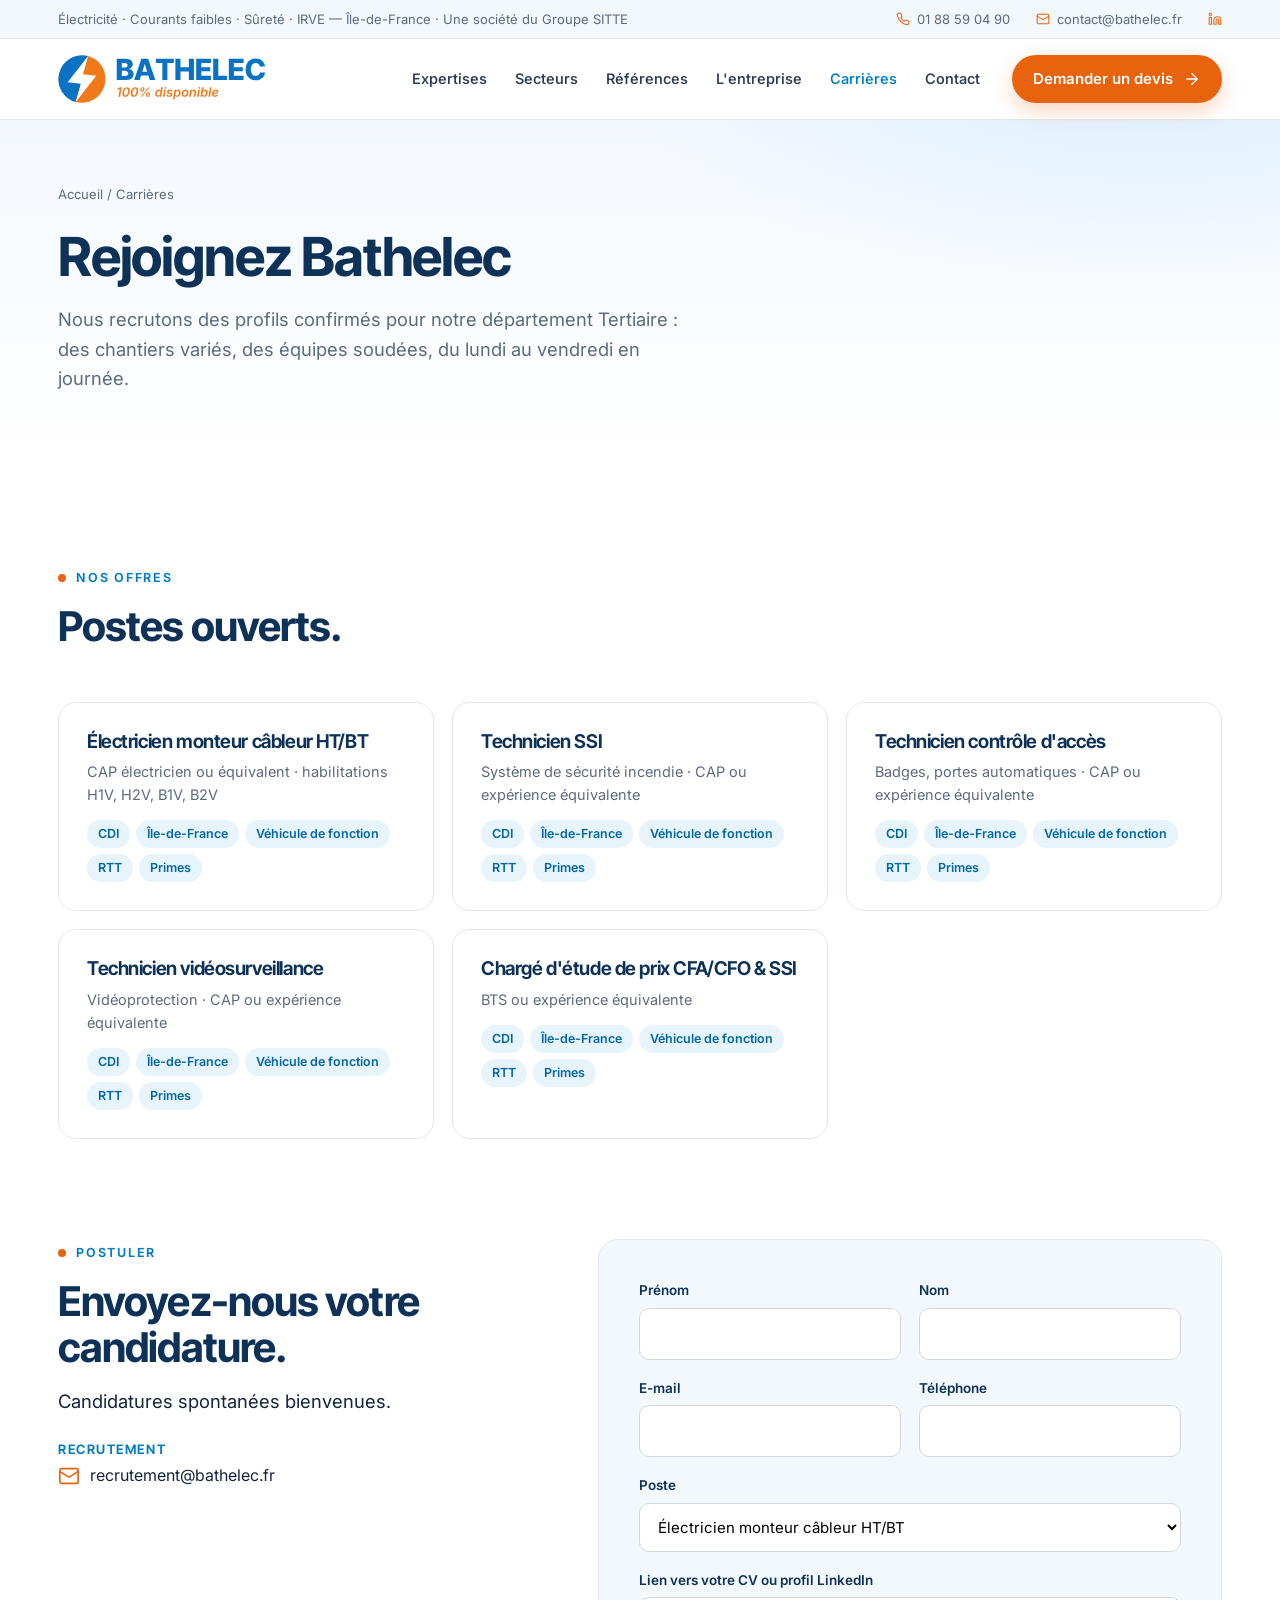
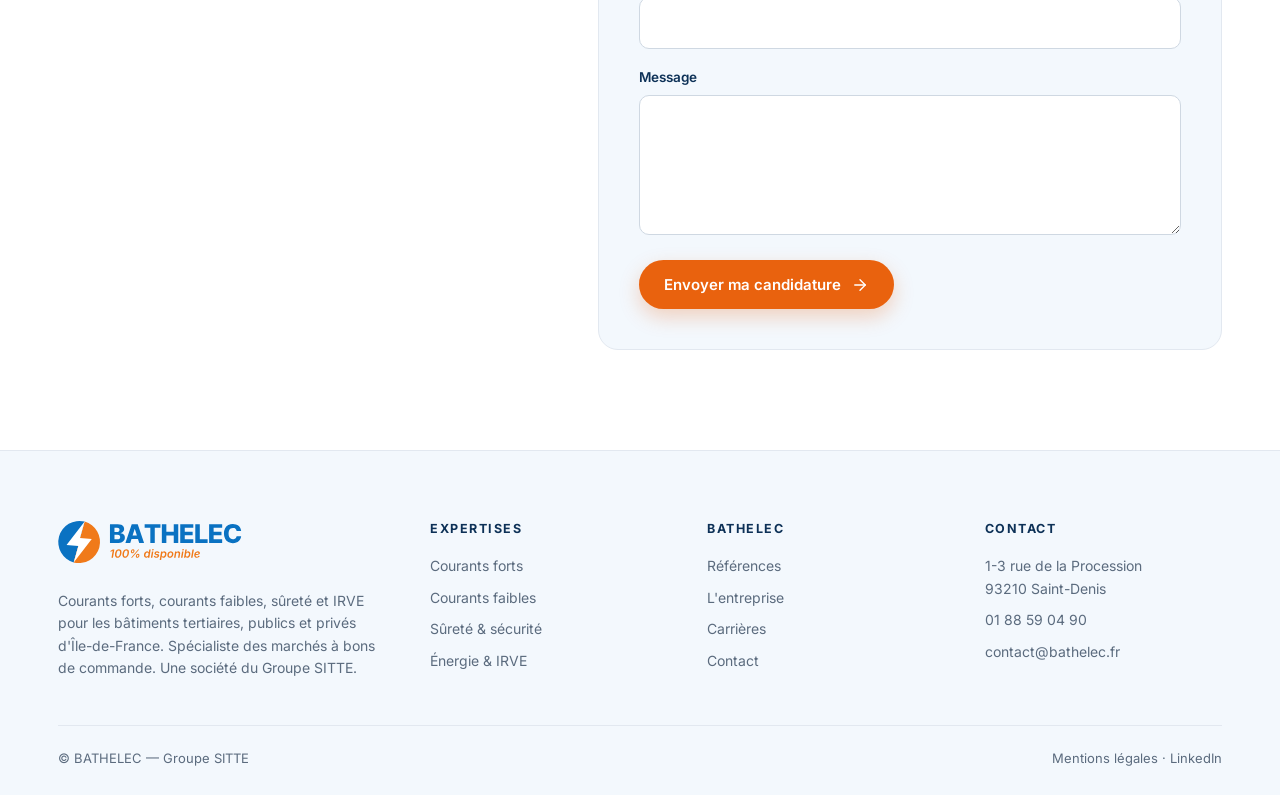
==== commit 4a13afdd: "Numéro de téléphone : 01 88 59 04 90 Co-Authored-By: Claude Opus 5.5 <noreply@anthropic.com> Claude-" ====
--- a/carrieres.html
+++ b/carrieres.html
@@ -10,10 +10,10 @@
 <link rel="preconnect" href="https://fonts.googleapis.com"><link rel="preconnect" href="https://fonts.gstatic.com" crossorigin>
 <link href="https://fonts.googleapis.com/css2?family=Inter:wght@400;500;600;700&family=Inter+Tight:wght@600;700;800&display=swap" rel="stylesheet">
 <link rel="stylesheet" href="assets/style.css">
-<script type="application/ld+json">{"@context": "https://schema.org", "@type": "Electrician", "name": "BATHELEC", "url": "https://www.bathelec.fr", "telephone": "+33 1 55 99 03 89", "email": "contact@bathelec.fr", "logo": "https://www.bathelec.fr/img/logo.png", "address": {"@type": "PostalAddress", "streetAddress": "1-3 rue de la Procession", "postalCode": "93210", "addressLocality": "Saint-Denis", "addressCountry": "FR"}, "areaServed": "Île-de-France", "parentOrganization": {"@type": "Organization", "name": "Groupe SITTE"}}</script>
+<script type="application/ld+json">{"@context": "https://schema.org", "@type": "Electrician", "name": "BATHELEC", "url": "https://www.bathelec.fr", "telephone": "+33 1 88 59 04 90", "email": "contact@bathelec.fr", "logo": "https://www.bathelec.fr/img/logo.png", "address": {"@type": "PostalAddress", "streetAddress": "1-3 rue de la Procession", "postalCode": "93210", "addressLocality": "Saint-Denis", "addressCountry": "FR"}, "areaServed": "Île-de-France", "parentOrganization": {"@type": "Organization", "name": "Groupe SITTE"}}</script>
 </head><body>
 <div class="top"><div class="wrap"><span class="hide-m">Électricité · Courants faibles · Sûreté · IRVE — Île-de-France · Une société du Groupe SITTE</span>
-<div class="r"><a href="tel:+33155990389"><svg class="ic" viewBox="0 0 24 24" fill="none" stroke="currentColor" stroke-width="1.8" stroke-linecap="round" stroke-linejoin="round" aria-hidden="true"><path d="M22 16.92v3a2 2 0 0 1-2.18 2 19.79 19.79 0 0 1-8.63-3.07 19.5 19.5 0 0 1-6-6 19.79 19.79 0 0 1-3.07-8.67A2 2 0 0 1 4.11 2h3a2 2 0 0 1 2 1.72c.13.96.36 1.9.7 2.81a2 2 0 0 1-.45 2.11L8.09 9.91a16 16 0 0 0 6 6l1.27-1.27a2 2 0 0 1 2.11-.45c.91.34 1.85.57 2.81.7A2 2 0 0 1 22 16.92z"/></svg>01 55 99 03 89</a><a href="mailto:contact@bathelec.fr"><svg class="ic" viewBox="0 0 24 24" fill="none" stroke="currentColor" stroke-width="1.8" stroke-linecap="round" stroke-linejoin="round" aria-hidden="true"><rect width="20" height="16" x="2" y="4" rx="2"/><path d="m22 7-8.97 5.7a1.94 1.94 0 0 1-2.06 0L2 7"/></svg>contact@bathelec.fr</a><a href="https://fr.linkedin.com/company/bathelec" target="_blank" rel="noopener" aria-label="LinkedIn"><svg class="ic" viewBox="0 0 24 24" fill="none" stroke="currentColor" stroke-width="1.8" stroke-linecap="round" stroke-linejoin="round" aria-hidden="true"><path d="M16 8a6 6 0 0 1 6 6v7h-4v-7a2 2 0 0 0-2-2 2 2 0 0 0-2 2v7h-4v-7a6 6 0 0 1 6-6z"/><rect width="4" height="12" x="2" y="9"/><circle cx="4" cy="4" r="2"/></svg></a></div></div></div>
+<div class="r"><a href="tel:+33188590490"><svg class="ic" viewBox="0 0 24 24" fill="none" stroke="currentColor" stroke-width="1.8" stroke-linecap="round" stroke-linejoin="round" aria-hidden="true"><path d="M22 16.92v3a2 2 0 0 1-2.18 2 19.79 19.79 0 0 1-8.63-3.07 19.5 19.5 0 0 1-6-6 19.79 19.79 0 0 1-3.07-8.67A2 2 0 0 1 4.11 2h3a2 2 0 0 1 2 1.72c.13.96.36 1.9.7 2.81a2 2 0 0 1-.45 2.11L8.09 9.91a16 16 0 0 0 6 6l1.27-1.27a2 2 0 0 1 2.11-.45c.91.34 1.85.57 2.81.7A2 2 0 0 1 22 16.92z"/></svg>01 88 59 04 90</a><a href="mailto:contact@bathelec.fr"><svg class="ic" viewBox="0 0 24 24" fill="none" stroke="currentColor" stroke-width="1.8" stroke-linecap="round" stroke-linejoin="round" aria-hidden="true"><rect width="20" height="16" x="2" y="4" rx="2"/><path d="m22 7-8.97 5.7a1.94 1.94 0 0 1-2.06 0L2 7"/></svg>contact@bathelec.fr</a><a href="https://fr.linkedin.com/company/bathelec" target="_blank" rel="noopener" aria-label="LinkedIn"><svg class="ic" viewBox="0 0 24 24" fill="none" stroke="currentColor" stroke-width="1.8" stroke-linecap="round" stroke-linejoin="round" aria-hidden="true"><path d="M16 8a6 6 0 0 1 6 6v7h-4v-7a2 2 0 0 0-2-2 2 2 0 0 0-2 2v7h-4v-7a6 6 0 0 1 6-6z"/><rect width="4" height="12" x="2" y="9"/><circle cx="4" cy="4" r="2"/></svg></a></div></div></div>
 <header class="h"><div class="wrap">
 <a class="brand" href="index.html" aria-label="BATHELEC, accueil"><svg class="logo-anim" xmlns="http://www.w3.org/2000/svg" viewBox="0 0 605 150" width="605" height="150" role="img" aria-label="BATHELEC, 100% disponible"><g class="spin"><g transform="translate(0 6) scale(2.875)"><path d="M30.21 0.82 L24.95 19.33 L23.05 28.67 L17.79 47.18 A24 24 0 0 1 30.21 0.82 Z" fill="#0A72C2"/><path d="M30.21 0.82 L24.95 19.33 L23.05 28.67 L17.79 47.18 A24 24 0 0 0 30.21 0.82 Z" fill="#F07A1A"/><path d="M30.21 0.82 L9.69 27.30 L23.05 28.67 L17.79 47.18 L38.31 20.70 L24.95 19.33 Z" fill="#FFFFFF"/></g></g><path d="M169.4453125 78.0V16.88671875H194.916015625Q201.765625 16.88671875 206.400390625 18.8349609375Q211.03515625 20.783203125 213.373046875 24.26953125Q215.7109375 27.755859375 215.7109375 32.349609375Q215.7109375 35.8359375 214.2548828125 38.5634765625Q212.798828125 41.291015625 210.2353515625 43.095703125Q207.671875 44.900390625 204.30859375 45.59765625V46.25390625Q208.0 46.376953125 211.1376953125 48.2021484375Q214.275390625 50.02734375 216.1826171875 53.267578125Q218.08984375 56.5078125 218.08984375 60.896484375Q218.08984375 65.818359375 215.6083984375 69.6943359375Q213.126953125 73.5703125 208.3896484375 75.78515625Q203.65234375 78.0 196.884765625 78.0ZM184.169921875 66.10546875H193.357421875Q198.115234375 66.10546875 200.412109375 64.259765625Q202.708984375 62.4140625 202.708984375 59.21484375Q202.708984375 56.8359375 201.6015625 55.11328125Q200.494140625 53.390625 198.4638671875 52.447265625Q196.43359375 51.50390625 193.64453125 51.50390625H184.169921875ZM184.169921875 42.029296875H192.373046875Q194.79296875 42.029296875 196.6591796875 41.208984375Q198.525390625 40.388671875 199.591796875 38.8916015625Q200.658203125 37.39453125 200.658203125 35.220703125Q200.658203125 32.185546875 198.484375 30.4013671875Q196.310546875 28.6171875 192.619140625 28.6171875H184.169921875ZM235.63468749999998 78.0H219.76164062499998L240.43351562499998 16.88671875H260.038984375L280.66984375 78.0H264.8378125L260.81828125 65.162109375H239.65421874999998ZM257.2909375 53.923828125 250.48234374999998 32.267578125H249.99015624999998L243.18156249999998 53.923828125ZM282.50570312499997 28.904296875V16.88671875H334.10335937499997V28.904296875H315.56429687499997V78.0H301.04476562499997V28.904296875ZM338.60523437499995 78.0V16.88671875H353.32984374999995V41.4140625H377.44703124999995V16.88671875H392.17164062499995V78.0H377.44703124999995V53.431640625H353.32984374999995V78.0ZM398.64226562499994 78.0V16.88671875H441.25749999999994V28.904296875H413.36687499999994V41.25H439.04265624999994V52.98046875H413.36687499999994V65.982421875H441.21648437499994V78.0ZM447.6871093749999 78.0V16.88671875H462.4117187499999V65.982421875H487.8824218749999V78.0ZM492.7534374999999 78.0V16.88671875H535.3686718749999V28.904296875H507.4780468749999V41.25H533.1538281249999V52.98046875H507.4780468749999V65.982421875H535.3276562499999V78.0ZM570.0990625 78.8203125Q561.81390625 78.8203125 555.2719140625 75.169921875Q548.729921875 71.51953125 544.9359765625 64.5263671875Q541.14203125 57.533203125 541.14203125 47.484375Q541.14203125 37.39453125 544.9769921875 30.3603515625Q548.811953125 23.326171875 555.3949609375 19.6962890625Q561.97796875 16.06640625 570.0990625 16.06640625Q575.636171875 16.06640625 580.35296875 17.6044921875Q585.069765625 19.142578125 588.6586328125 22.095703125Q592.2475 25.048828125 594.46234375 29.314453125Q596.6771875 33.580078125 597.25140625 39.076171875H582.32171875Q582.034609375 36.779296875 581.1117578125 34.9130859375Q580.18890625 33.046875 578.6508203125 31.734375Q577.112734375 30.421875 575.061953125 29.7041015625Q573.011171875 28.986328125 570.468203125 28.986328125Q566.038515625 28.986328125 562.839296875 31.1806640625Q559.640078125 33.375 557.917421875 37.4970703125Q556.194765625 41.619140625 556.194765625 47.484375Q556.194765625 53.513671875 557.9379296875 57.6357421875Q559.68109375 61.7578125 562.8598046875 63.8291015625Q566.038515625 65.900390625 570.4271875 65.900390625Q572.847109375 65.900390625 574.856875 65.2646484375Q576.866640625 64.62890625 578.4047265625 63.4189453125Q579.9428125 62.208984375 580.9476953125 60.4658203125Q581.952578125 58.72265625 582.32171875 56.5078125H597.25140625Q596.84125 60.568359375 594.913515625 64.546875Q592.98578125 68.525390625 589.5609765625 71.7451171875Q586.136171875 74.96484375 581.2553125 76.892578125Q576.374453125 78.8203125 570.0990625 78.8203125Z" fill="#0A72C2"/><path d="M183.73583984375 99.0810546875 179.2734375 126.0H174.50390625L178.24365234375 103.380859375H178.06298828125L171.03515625 107.8974609375L171.7939453125 103.30859375L178.42431640625 99.0810546875ZM194.14208984375 126.361328125Q190.8720703125 126.361328125 188.83056640625 124.726318359375Q186.7890625 123.09130859375 186.075439453125 120.010986328125Q185.36181640625 116.9306640625 186.08447265625 112.55859375Q186.80712890625 108.1865234375 188.550537109375 105.088134765625Q190.2939453125 101.98974609375 192.87744140625 100.354736328125Q195.4609375 98.7197265625 198.712890625 98.7197265625Q201.94677734375 98.7197265625 203.997314453125 100.354736328125Q206.0478515625 101.98974609375 206.7705078125 105.070068359375Q207.4931640625 108.150390625 206.7705078125 112.5224609375Q206.0478515625 116.9306640625 204.3134765625 120.02001953125Q202.5791015625 123.109375 199.99560546875 124.7353515625Q197.412109375 126.361328125 194.14208984375 126.361328125ZM194.810546875 122.314453125Q196.5810546875 122.314453125 197.999267578125 121.158203125Q199.41748046875 120.001953125 200.4111328125 117.81591796875Q201.40478515625 115.6298828125 201.91064453125 112.5224609375Q202.4345703125 109.451171875 202.16357421875 107.26513671875Q201.892578125 105.0791015625 200.86279296875 103.913818359375Q199.8330078125 102.74853515625 198.04443359375 102.74853515625Q196.31005859375 102.74853515625 194.891845703125 103.88671875Q193.4736328125 105.02490234375 192.4619140625 107.2109375Q191.4501953125 109.39697265625 190.92626953125 112.57666015625Q190.42041015625 115.666015625 190.69140625 117.843017578125Q190.96240234375 120.02001953125 192.001220703125 121.167236328125Q193.0400390625 122.314453125 194.810546875 122.314453125ZM218.53173828125 126.361328125Q215.26171875 126.361328125 213.22021484375 124.726318359375Q211.1787109375 123.09130859375 210.465087890625 120.010986328125Q209.75146484375 116.9306640625 210.47412109375 112.55859375Q211.19677734375 108.1865234375 212.940185546875 105.088134765625Q214.68359375 101.98974609375 217.26708984375 100.354736328125Q219.8505859375 98.7197265625 223.1025390625 98.7197265625Q226.33642578125 98.7197265625 228.386962890625 100.354736328125Q230.4375 101.98974609375 231.16015625 105.070068359375Q231.8828125 108.150390625 231.16015625 112.5224609375Q230.4375 116.9306640625 228.703125 120.02001953125Q226.96875 123.109375 224.38525390625 124.7353515625Q221.8017578125 126.361328125 218.53173828125 126.361328125ZM219.2001953125 122.314453125Q220.970703125 122.314453125 222.388916015625 121.158203125Q223.80712890625 120.001953125 224.80078125 117.81591796875Q225.79443359375 115.6298828125 226.30029296875 112.5224609375Q226.82421875 109.451171875 226.55322265625 107.26513671875Q226.2822265625 105.0791015625 225.25244140625 103.913818359375Q224.22265625 102.74853515625 222.43408203125 102.74853515625Q220.69970703125 102.74853515625 219.281494140625 103.88671875Q217.86328125 105.02490234375 216.8515625 107.2109375Q215.83984375 109.39697265625 215.31591796875 112.57666015625Q214.81005859375 115.666015625 215.0810546875 117.843017578125Q215.35205078125 120.02001953125 216.390869140625 121.167236328125Q217.4296875 122.314453125 219.2001953125 122.314453125ZM242.45166015625 111.619140625Q240.5908203125 111.619140625 239.45263671875 110.82421875Q238.314453125 110.029296875 237.89892578125 108.71044921875Q237.4833984375 107.3916015625 237.736328125 105.837890625L237.97119140625 104.4287109375Q238.22412109375 102.875 239.109375 101.55615234375Q239.99462890625 100.2373046875 241.394775390625 99.4423828125Q242.794921875 98.6474609375 244.6015625 98.6474609375Q246.48046875 98.6474609375 247.609619140625 99.4423828125Q248.73876953125 100.2373046875 249.154296875 101.55615234375Q249.56982421875 102.875 249.31689453125 104.4287109375L249.08203125 105.837890625Q248.8291015625 107.3916015625 247.9619140625 108.71044921875Q247.0947265625 110.029296875 245.694580078125 110.82421875Q244.29443359375 111.619140625 242.45166015625 111.619140625ZM242.939453125 108.6201171875Q244.2041015625 108.6201171875 244.83642578125 107.761962890625Q245.46875 106.90380859375 245.63134765625 105.837890625L245.8662109375 104.4287109375Q246.046875 103.36279296875 245.7216796875 102.49560546875Q245.396484375 101.62841796875 244.095703125 101.62841796875Q242.88525390625 101.62841796875 242.225830078125 102.504638671875Q241.56640625 103.380859375 241.40380859375 104.4287109375L241.1689453125 105.837890625Q240.98828125 106.90380859375 241.340576171875 107.761962890625Q241.69287109375 108.6201171875 242.939453125 108.6201171875ZM258.56689453125 126.48779296875Q256.7060546875 126.48779296875 255.56787109375 125.69287109375Q254.4296875 124.89794921875 254.01416015625 123.5791015625Q253.5986328125 122.26025390625 253.8515625 120.70654296875L254.08642578125 119.29736328125Q254.33935546875 117.74365234375 255.215576171875 116.4248046875Q256.091796875 115.10595703125 257.5009765625 114.31103515625Q258.91015625 113.51611328125 260.716796875 113.51611328125Q262.595703125 113.51611328125 263.724853515625 114.31103515625Q264.85400390625 115.10595703125 265.26953125 116.4248046875Q265.68505859375 117.74365234375 265.4140625 119.29736328125L265.17919921875 120.70654296875Q264.9443359375 122.2783203125 264.0771484375 123.588134765625Q263.2099609375 124.89794921875 261.809814453125 125.69287109375Q260.40966796875 126.48779296875 258.56689453125 126.48779296875ZM259.0546875 123.48876953125Q260.3193359375 123.48876953125 260.95166015625 122.630615234375Q261.583984375 121.7724609375 261.74658203125 120.70654296875L261.9814453125 119.29736328125Q262.162109375 118.2314453125 261.8369140625 117.3642578125Q261.51171875 116.4970703125 260.2109375 116.4970703125Q259.00048828125 116.4970703125 258.341064453125 117.373291015625Q257.681640625 118.24951171875 257.51904296875 119.29736328125L257.2841796875 120.70654296875Q257.103515625 121.7724609375 257.455810546875 122.630615234375Q257.80810546875 123.48876953125 259.0546875 123.48876953125ZM238.2421875 126.0 261.20458984375 99.0810546875H264.7275390625L241.76513671875 126.0ZM287.40087890625 126.361328125Q284.2392578125 126.361328125 282.297119140625 124.256591796875Q280.35498046875 122.15185546875 280.35498046875 118.32177734375Q280.35498046875 115.955078125 281.014404296875 113.687744140625Q281.673828125 111.42041015625 282.95654296875 109.57763671875Q284.2392578125 107.73486328125 286.091064453125 106.641845703125Q287.94287109375 105.548828125 290.3095703125 105.548828125Q292.17041015625 105.548828125 293.2724609375 106.172119140625Q294.37451171875 106.79541015625 294.9345703125 107.671630859375Q295.49462890625 108.5478515625 295.7294921875 109.28857421875H295.92822265625L297.62646484375 99.0810546875H302.32373046875L297.861328125 126.0H293.25439453125L293.814453125 122.80224609375H293.525390625Q293.03759765625 123.615234375 292.24267578125 124.4462890625Q291.44775390625 125.27734375 290.264404296875 125.8193359375Q289.0810546875 126.361328125 287.40087890625 126.361328125ZM288.7919921875 122.4951171875Q290.36376953125 122.4951171875 291.547119140625 121.709228515625Q292.73046875 120.92333984375 293.534423828125 119.62255859375Q294.33837890625 118.32177734375 294.744873046875 116.7861328125Q295.1513671875 115.25048828125 295.1513671875 113.7509765625Q295.1513671875 111.74560546875 294.239013671875 110.580322265625Q293.32666015625 109.4150390625 291.48388671875 109.4150390625Q289.912109375 109.4150390625 288.728759765625 110.19189453125Q287.54541015625 110.96875 286.75048828125 112.25146484375Q285.95556640625 113.5341796875 285.549072265625 115.0517578125Q285.142578125 116.5693359375 285.142578125 118.05078125Q285.142578125 120.0380859375 286.036865234375 121.2666015625Q286.93115234375 122.4951171875 288.7919921875 122.4951171875ZM302.86572265625 126.0 306.2080078125 105.8017578125H310.9052734375L307.56298828125 126.0ZM309.0263671875 102.947265625Q307.90625 102.947265625 307.228759765625 102.1884765625Q306.55126953125 101.4296875 306.73193359375 100.36376953125Q306.89453125 99.2978515625 307.833984375 98.548095703125Q308.7734375 97.79833984375 309.8935546875 97.79833984375Q311.03173828125 97.79833984375 311.709228515625 98.548095703125Q312.38671875 99.2978515625 312.2060546875 100.36376953125Q312.025390625 101.4296875 311.094970703125 102.1884765625Q310.16455078125 102.947265625 309.0263671875 102.947265625ZM320.35400390625 126.41552734375Q318.04150390625 126.41552734375 316.34326171875 125.7470703125Q314.64501953125 125.07861328125 313.678466796875 123.841064453125Q312.7119140625 122.603515625 312.5673828125 120.88720703125Q312.5673828125 120.77880859375 312.558349609375 120.697509765625Q312.54931640625 120.6162109375 312.54931640625 120.52587890625L316.9755859375 120.02001953125Q317.1201171875 121.50146484375 317.9873046875 122.160888671875Q318.8544921875 122.8203125 320.53466796875 122.8203125Q321.69091796875 122.8203125 322.66650390625 122.47705078125Q323.64208984375 122.1337890625 324.2744140625 121.546630859375Q324.90673828125 120.95947265625 324.9970703125 120.1826171875Q325.08740234375 119.40576171875 324.5634765625 118.872802734375Q324.03955078125 118.33984375 322.7568359375 118.06884765625L319.4326171875 117.328125Q316.794921875 116.7138671875 315.575439453125 115.3046875Q314.35595703125 113.8955078125 314.57275390625 111.763671875Q314.771484375 109.8125 316.009033203125 108.42138671875Q317.24658203125 107.0302734375 319.19775390625 106.28955078125Q321.14892578125 105.548828125 323.46142578125 105.548828125Q326.8037109375 105.548828125 328.6103515625 106.894775390625Q330.4169921875 108.24072265625 330.7421875 110.40869140625Q330.7783203125 110.51708984375 330.805419921875 110.652587890625Q330.83251953125 110.7880859375 330.8505859375 110.91455078125L326.64111328125 111.42041015625Q326.46044921875 110.37255859375 325.746826171875 109.713134765625Q325.033203125 109.0537109375 323.46142578125 109.0537109375Q322.44970703125 109.0537109375 321.5283203125 109.37890625Q320.60693359375 109.7041015625 319.99267578125 110.273193359375Q319.37841796875 110.84228515625 319.2880859375 111.6552734375Q319.16162109375 112.4501953125 319.694580078125 112.965087890625Q320.2275390625 113.47998046875 321.65478515625 113.80517578125L324.9609375 114.52783203125Q327.61669921875 115.10595703125 328.84521484375 116.4609375Q330.07373046875 117.81591796875 329.8388671875 119.8935546875Q329.6943359375 121.39306640625 328.8994140625 122.594482421875Q328.1044921875 123.7958984375 326.8037109375 124.654052734375Q325.5029296875 125.51220703125 323.849853515625 125.9638671875Q322.19677734375 126.41552734375 320.35400390625 126.41552734375ZM331.609375 133.5517578125 336.21630859375 105.8017578125H340.80517578125L340.22705078125 109.14404296875H340.3896484375Q340.87744140625 108.38525390625 341.681396484375 107.545166015625Q342.4853515625 106.705078125 343.704833984375 106.126953125Q344.92431640625 105.548828125 346.65869140625 105.548828125Q348.736328125 105.548828125 350.317138671875 106.47021484375Q351.89794921875 107.3916015625 352.80126953125 109.18017578125Q353.70458984375 110.96875 353.70458984375 113.5703125Q353.70458984375 115.79248046875 353.072265625 118.05078125Q352.43994140625 120.30908203125 351.193359375 122.18798828125Q349.94677734375 124.06689453125 348.076904296875 125.214111328125Q346.20703125 126.361328125 343.73193359375 126.361328125Q341.92529296875 126.361328125 340.832275390625 125.7470703125Q339.7392578125 125.1328125 339.17919921875 124.265625Q338.619140625 123.3984375 338.3662109375 122.67578125H338.09521484375L336.306640625 133.5517578125ZM342.5576171875 122.4951171875Q344.18359375 122.4951171875 345.3759765625 121.673095703125Q346.568359375 120.85107421875 347.36328125 119.5322265625Q348.158203125 118.21337890625 348.546630859375 116.69580078125Q348.93505859375 115.17822265625 348.93505859375 113.80517578125Q348.93505859375 111.81787109375 348.040771484375 110.616455078125Q347.146484375 109.4150390625 345.267578125 109.4150390625Q343.69580078125 109.4150390625 342.50341796875 110.19189453125Q341.31103515625 110.96875 340.51611328125 112.242431640625Q339.72119140625 113.51611328125 339.32373046875 115.042724609375Q338.92626953125 116.5693359375 338.92626953125 118.06884765625Q338.92626953125 120.1103515625 339.838623046875 121.302734375Q340.7509765625 122.4951171875 342.5576171875 122.4951171875ZM364.94189453125 126.41552734375Q362.30419921875 126.41552734375 360.443359375 125.376708984375Q358.58251953125 124.337890625 357.5888671875 122.449951171875Q356.59521484375 120.56201171875 356.59521484375 118.03271484375Q356.59521484375 115.61181640625 357.363037109375 113.37158203125Q358.130859375 111.13134765625 359.585205078125 109.369873046875Q361.03955078125 107.6083984375 363.126220703125 106.57861328125Q365.212890625 105.548828125 367.8505859375 105.548828125Q370.48828125 105.548828125 372.358154296875 106.57861328125Q374.22802734375 107.6083984375 375.2216796875 109.496337890625Q376.21533203125 111.38427734375 376.21533203125 113.931640625Q376.21533203125 116.37060546875 375.447509765625 118.61083984375Q374.6796875 120.85107421875 373.21630859375 122.612548828125Q371.7529296875 124.3740234375 369.666259765625 125.394775390625Q367.57958984375 126.41552734375 364.94189453125 126.41552734375ZM365.08642578125 122.603515625Q366.71240234375 122.603515625 367.9228515625 121.7724609375Q369.13330078125 120.94140625 369.919189453125 119.62255859375Q370.705078125 118.3037109375 371.093505859375 116.777099609375Q371.48193359375 115.25048828125 371.48193359375 113.859375Q371.48193359375 112.54052734375 371.075439453125 111.52880859375Q370.6689453125 110.51708984375 369.837890625 109.93896484375Q369.0068359375 109.36083984375 367.7060546875 109.36083984375Q366.080078125 109.36083984375 364.86962890625 110.182861328125Q363.6591796875 111.0048828125 362.873291015625 112.32373046875Q362.08740234375 113.642578125 361.698974609375 115.169189453125Q361.310546875 116.69580078125 361.310546875 118.10498046875Q361.310546875 120.07421875 362.23193359375 121.3388671875Q363.1533203125 122.603515625 365.08642578125 122.603515625ZM385.14013671875 114.3291015625 383.18896484375 126.0H378.49169921875L381.85205078125 105.8017578125H386.29638671875L385.736328125 109.54150390625Q386.80224609375 107.77099609375 388.193359375 106.79541015625Q389.98193359375 105.548828125 392.36669921875 105.548828125Q394.5166015625 105.548828125 395.97998046875 106.479248046875Q397.443359375 107.40966796875 398.066650390625 109.14404296875Q398.68994140625 110.87841796875 398.2744140625 113.3173828125L396.16064453125 126.0H391.46337890625L393.5048828125 113.73291015625Q393.8662109375 111.67333984375 392.989990234375 110.607421875Q392.11376953125 109.54150390625 390.37939453125 109.54150390625Q389.07861328125 109.54150390625 387.9765625 110.11962890625Q386.87451171875 110.69775390625 386.124755859375 111.772705078125Q385.375 112.84765625 385.14013671875 114.3291015625ZM401.1650390625 126.0 404.50732421875 105.8017578125H409.20458984375L405.8623046875 126.0ZM407.32568359375 102.947265625Q406.20556640625 102.947265625 405.528076171875 102.1884765625Q404.8505859375 101.4296875 405.03125 100.36376953125Q405.19384765625 99.2978515625 406.13330078125 98.548095703125Q407.07275390625 97.79833984375 408.19287109375 97.79833984375Q409.3310546875 97.79833984375 410.008544921875 98.548095703125Q410.68603515625 99.2978515625 410.50537109375 100.36376953125Q410.32470703125 101.4296875 409.394287109375 102.1884765625Q408.4638671875 102.947265625 407.32568359375 102.947265625ZM421.724609375 126.361328125Q419.93603515625 126.361328125 418.833984375 125.76513671875Q417.73193359375 125.1689453125 417.15380859375 124.31982421875Q416.57568359375 123.470703125 416.3046875 122.72998046875H416.015625L415.4375 126.0H410.8486328125L415.31103515625 99.0810546875H420.00830078125L418.31005859375 109.14404296875H418.544921875Q419.05078125 108.38525390625 419.8095703125 107.545166015625Q420.568359375 106.705078125 421.74267578125 106.126953125Q422.9169921875 105.548828125 424.6513671875 105.548828125Q426.72900390625 105.548828125 428.309814453125 106.47021484375Q429.890625 107.3916015625 430.7939453125 109.18017578125Q431.697265625 110.96875 431.697265625 113.5703125Q431.697265625 115.79248046875 431.06494140625 118.05078125Q430.4326171875 120.30908203125 429.18603515625 122.18798828125Q427.939453125 124.06689453125 426.069580078125 125.214111328125Q424.19970703125 126.361328125 421.724609375 126.361328125ZM420.55029296875 122.4951171875Q422.17626953125 122.4951171875 423.36865234375 121.673095703125Q424.56103515625 120.85107421875 425.35595703125 119.5322265625Q426.15087890625 118.21337890625 426.539306640625 116.69580078125Q426.927734375 115.17822265625 426.927734375 113.80517578125Q426.927734375 111.81787109375 426.033447265625 110.616455078125Q425.13916015625 109.4150390625 423.26025390625 109.4150390625Q421.6884765625 109.4150390625 420.49609375 110.19189453125Q419.3037109375 110.96875 418.5087890625 112.242431640625Q417.7138671875 113.51611328125 417.31640625 115.042724609375Q416.9189453125 116.5693359375 416.9189453125 118.06884765625Q416.9189453125 120.1103515625 417.831298828125 121.302734375Q418.74365234375 122.4951171875 420.55029296875 122.4951171875ZM443.115234375 99.0810546875 438.65283203125 126.0H433.95556640625L438.41796875 99.0810546875ZM452.6904296875 126.43359375Q450.07080078125 126.43359375 448.173828125 125.448974609375Q446.27685546875 124.46435546875 445.26513671875 122.630615234375Q444.25341796875 120.796875 444.25341796875 118.2314453125Q444.25341796875 115.6298828125 445.093505859375 113.326416015625Q445.93359375 111.02294921875 447.478271484375 109.243408203125Q449.02294921875 107.4638671875 451.1005859375 106.4521484375Q453.17822265625 105.4404296875 455.6533203125 105.4404296875Q457.73095703125 105.4404296875 459.3388671875 106.135986328125Q460.94677734375 106.83154296875 461.8681640625 108.123291015625Q462.78955078125 109.4150390625 462.78955078125 111.185546875Q462.78955078125 113.01025390625 461.759765625 114.220703125Q460.72998046875 115.43115234375 458.679443359375 116.1357421875Q456.62890625 116.84033203125 453.57568359375 117.12939453125Q451.44384765625 117.34619140625 448.80615234375 117.41845703125Q448.77001953125 117.8701171875 448.77001953125 118.28564453125Q448.77001953125 119.5322265625 449.16748046875 120.552978515625Q449.56494140625 121.57373046875 450.50439453125 122.160888671875Q451.44384765625 122.748046875 453.015625 122.748046875Q454.69580078125 122.748046875 455.987548828125 122.04345703125Q457.279296875 121.3388671875 457.87548828125 120.09228515625L462.13916015625 120.81494140625Q461.109375 123.3623046875 458.589111328125 124.89794921875Q456.06884765625 126.43359375 452.6904296875 126.43359375ZM449.34814453125 114.41943359375Q451.208984375 114.38330078125 452.6181640625 114.29296875Q454.822265625 114.1484375 456.06884765625 113.80517578125Q457.3154296875 113.4619140625 457.830322265625 112.856689453125Q458.34521484375 112.25146484375 458.34521484375 111.34814453125Q458.34521484375 110.318359375 457.487060546875 109.72216796875Q456.62890625 109.1259765625 455.18359375 109.1259765625Q453.32275390625 109.1259765625 452.085205078125 110.056396484375Q450.84765625 110.98681640625 450.125 112.43212890625Q449.63720703125 113.3896484375 449.34814453125 114.41943359375Z" fill="#F07A1A"/><rect class="uline" x="166" y="137" width="300.5" height="4.5" rx="2.25" fill="#F07A1A"/></svg></a>
 <nav class="m">
@@ -25,7 +25,7 @@
 <a href="contact.html">Contact</a>
 <a class="btn btn-o" href="contact.html#form">Demander un devis <svg class="ic" viewBox="0 0 24 24" fill="none" stroke="currentColor" stroke-width="1.8" stroke-linecap="round" stroke-linejoin="round" aria-hidden="true"><path d="M5 12h14"/><path d="m12 5 7 7-7 7"/></svg></a>
 </nav>
-<a class="callm" href="tel:+33155990389" aria-label="Appeler Bathelec"><svg class="ic" viewBox="0 0 24 24" fill="none" stroke="currentColor" stroke-width="1.8" stroke-linecap="round" stroke-linejoin="round" aria-hidden="true"><path d="M22 16.92v3a2 2 0 0 1-2.18 2 19.79 19.79 0 0 1-8.63-3.07 19.5 19.5 0 0 1-6-6 19.79 19.79 0 0 1-3.07-8.67A2 2 0 0 1 4.11 2h3a2 2 0 0 1 2 1.72c.13.96.36 1.9.7 2.81a2 2 0 0 1-.45 2.11L8.09 9.91a16 16 0 0 0 6 6l1.27-1.27a2 2 0 0 1 2.11-.45c.91.34 1.85.57 2.81.7A2 2 0 0 1 22 16.92z"/></svg></a>
+<a class="callm" href="tel:+33188590490" aria-label="Appeler Bathelec"><svg class="ic" viewBox="0 0 24 24" fill="none" stroke="currentColor" stroke-width="1.8" stroke-linecap="round" stroke-linejoin="round" aria-hidden="true"><path d="M22 16.92v3a2 2 0 0 1-2.18 2 19.79 19.79 0 0 1-8.63-3.07 19.5 19.5 0 0 1-6-6 19.79 19.79 0 0 1-3.07-8.67A2 2 0 0 1 4.11 2h3a2 2 0 0 1 2 1.72c.13.96.36 1.9.7 2.81a2 2 0 0 1-.45 2.11L8.09 9.91a16 16 0 0 0 6 6l1.27-1.27a2 2 0 0 1 2.11-.45c.91.34 1.85.57 2.81.7A2 2 0 0 1 22 16.92z"/></svg></a>
 <button class="burger" aria-label="Menu"><svg class="ic" viewBox="0 0 24 24" fill="none" stroke="currentColor" stroke-width="1.8" stroke-linecap="round" stroke-linejoin="round" aria-hidden="true"><line x1="4" x2="20" y1="6" y2="6"/><line x1="4" x2="20" y1="12" y2="12"/><line x1="4" x2="20" y1="18" y2="18"/></svg></button>
 </div></header>
 <main>
@@ -50,7 +50,7 @@
 <div><a class="brand" href="index.html" aria-label="BATHELEC, accueil"><svg class="logo-anim" xmlns="http://www.w3.org/2000/svg" viewBox="0 0 605 150" width="605" height="150" role="img" aria-label="BATHELEC, 100% disponible"><g class="spin"><g transform="translate(0 6) scale(2.875)"><path d="M30.21 0.82 L24.95 19.33 L23.05 28.67 L17.79 47.18 A24 24 0 0 1 30.21 0.82 Z" fill="#0A72C2"/><path d="M30.21 0.82 L24.95 19.33 L23.05 28.67 L17.79 47.18 A24 24 0 0 0 30.21 0.82 Z" fill="#F07A1A"/><path d="M30.21 0.82 L9.69 27.30 L23.05 28.67 L17.79 47.18 L38.31 20.70 L24.95 19.33 Z" fill="#FFFFFF"/></g></g><path d="M169.4453125 78.0V16.88671875H194.916015625Q201.765625 16.88671875 206.400390625 18.8349609375Q211.03515625 20.783203125 213.373046875 24.26953125Q215.7109375 27.755859375 215.7109375 32.349609375Q215.7109375 35.8359375 214.2548828125 38.5634765625Q212.798828125 41.291015625 210.2353515625 43.095703125Q207.671875 44.900390625 204.30859375 45.59765625V46.25390625Q208.0 46.376953125 211.1376953125 48.2021484375Q214.275390625 50.02734375 216.1826171875 53.267578125Q218.08984375 56.5078125 218.08984375 60.896484375Q218.08984375 65.818359375 215.6083984375 69.6943359375Q213.126953125 73.5703125 208.3896484375 75.78515625Q203.65234375 78.0 196.884765625 78.0ZM184.169921875 66.10546875H193.357421875Q198.115234375 66.10546875 200.412109375 64.259765625Q202.708984375 62.4140625 202.708984375 59.21484375Q202.708984375 56.8359375 201.6015625 55.11328125Q200.494140625 53.390625 198.4638671875 52.447265625Q196.43359375 51.50390625 193.64453125 51.50390625H184.169921875ZM184.169921875 42.029296875H192.373046875Q194.79296875 42.029296875 196.6591796875 41.208984375Q198.525390625 40.388671875 199.591796875 38.8916015625Q200.658203125 37.39453125 200.658203125 35.220703125Q200.658203125 32.185546875 198.484375 30.4013671875Q196.310546875 28.6171875 192.619140625 28.6171875H184.169921875ZM235.63468749999998 78.0H219.76164062499998L240.43351562499998 16.88671875H260.038984375L280.66984375 78.0H264.8378125L260.81828125 65.162109375H239.65421874999998ZM257.2909375 53.923828125 250.48234374999998 32.267578125H249.99015624999998L243.18156249999998 53.923828125ZM282.50570312499997 28.904296875V16.88671875H334.10335937499997V28.904296875H315.56429687499997V78.0H301.04476562499997V28.904296875ZM338.60523437499995 78.0V16.88671875H353.32984374999995V41.4140625H377.44703124999995V16.88671875H392.17164062499995V78.0H377.44703124999995V53.431640625H353.32984374999995V78.0ZM398.64226562499994 78.0V16.88671875H441.25749999999994V28.904296875H413.36687499999994V41.25H439.04265624999994V52.98046875H413.36687499999994V65.982421875H441.21648437499994V78.0ZM447.6871093749999 78.0V16.88671875H462.4117187499999V65.982421875H487.8824218749999V78.0ZM492.7534374999999 78.0V16.88671875H535.3686718749999V28.904296875H507.4780468749999V41.25H533.1538281249999V52.98046875H507.4780468749999V65.982421875H535.3276562499999V78.0ZM570.0990625 78.8203125Q561.81390625 78.8203125 555.2719140625 75.169921875Q548.729921875 71.51953125 544.9359765625 64.5263671875Q541.14203125 57.533203125 541.14203125 47.484375Q541.14203125 37.39453125 544.9769921875 30.3603515625Q548.811953125 23.326171875 555.3949609375 19.6962890625Q561.97796875 16.06640625 570.0990625 16.06640625Q575.636171875 16.06640625 580.35296875 17.6044921875Q585.069765625 19.142578125 588.6586328125 22.095703125Q592.2475 25.048828125 594.46234375 29.314453125Q596.6771875 33.580078125 597.25140625 39.076171875H582.32171875Q582.034609375 36.779296875 581.1117578125 34.9130859375Q580.18890625 33.046875 578.6508203125 31.734375Q577.112734375 30.421875 575.061953125 29.7041015625Q573.011171875 28.986328125 570.468203125 28.986328125Q566.038515625 28.986328125 562.839296875 31.1806640625Q559.640078125 33.375 557.917421875 37.4970703125Q556.194765625 41.619140625 556.194765625 47.484375Q556.194765625 53.513671875 557.9379296875 57.6357421875Q559.68109375 61.7578125 562.8598046875 63.8291015625Q566.038515625 65.900390625 570.4271875 65.900390625Q572.847109375 65.900390625 574.856875 65.2646484375Q576.866640625 64.62890625 578.4047265625 63.4189453125Q579.9428125 62.208984375 580.9476953125 60.4658203125Q581.952578125 58.72265625 582.32171875 56.5078125H597.25140625Q596.84125 60.568359375 594.913515625 64.546875Q592.98578125 68.525390625 589.5609765625 71.7451171875Q586.136171875 74.96484375 581.2553125 76.892578125Q576.374453125 78.8203125 570.0990625 78.8203125Z" fill="#0A72C2"/><path d="M183.73583984375 99.0810546875 179.2734375 126.0H174.50390625L178.24365234375 103.380859375H178.06298828125L171.03515625 107.8974609375L171.7939453125 103.30859375L178.42431640625 99.0810546875ZM194.14208984375 126.361328125Q190.8720703125 126.361328125 188.83056640625 124.726318359375Q186.7890625 123.09130859375 186.075439453125 120.010986328125Q185.36181640625 116.9306640625 186.08447265625 112.55859375Q186.80712890625 108.1865234375 188.550537109375 105.088134765625Q190.2939453125 101.98974609375 192.87744140625 100.354736328125Q195.4609375 98.7197265625 198.712890625 98.7197265625Q201.94677734375 98.7197265625 203.997314453125 100.354736328125Q206.0478515625 101.98974609375 206.7705078125 105.070068359375Q207.4931640625 108.150390625 206.7705078125 112.5224609375Q206.0478515625 116.9306640625 204.3134765625 120.02001953125Q202.5791015625 123.109375 199.99560546875 124.7353515625Q197.412109375 126.361328125 194.14208984375 126.361328125ZM194.810546875 122.314453125Q196.5810546875 122.314453125 197.999267578125 121.158203125Q199.41748046875 120.001953125 200.4111328125 117.81591796875Q201.40478515625 115.6298828125 201.91064453125 112.5224609375Q202.4345703125 109.451171875 202.16357421875 107.26513671875Q201.892578125 105.0791015625 200.86279296875 103.913818359375Q199.8330078125 102.74853515625 198.04443359375 102.74853515625Q196.31005859375 102.74853515625 194.891845703125 103.88671875Q193.4736328125 105.02490234375 192.4619140625 107.2109375Q191.4501953125 109.39697265625 190.92626953125 112.57666015625Q190.42041015625 115.666015625 190.69140625 117.843017578125Q190.96240234375 120.02001953125 192.001220703125 121.167236328125Q193.0400390625 122.314453125 194.810546875 122.314453125ZM218.53173828125 126.361328125Q215.26171875 126.361328125 213.22021484375 124.726318359375Q211.1787109375 123.09130859375 210.465087890625 120.010986328125Q209.75146484375 116.9306640625 210.47412109375 112.55859375Q211.19677734375 108.1865234375 212.940185546875 105.088134765625Q214.68359375 101.98974609375 217.26708984375 100.354736328125Q219.8505859375 98.7197265625 223.1025390625 98.7197265625Q226.33642578125 98.7197265625 228.386962890625 100.354736328125Q230.4375 101.98974609375 231.16015625 105.070068359375Q231.8828125 108.150390625 231.16015625 112.5224609375Q230.4375 116.9306640625 228.703125 120.02001953125Q226.96875 123.109375 224.38525390625 124.7353515625Q221.8017578125 126.361328125 218.53173828125 126.361328125ZM219.2001953125 122.314453125Q220.970703125 122.314453125 222.388916015625 121.158203125Q223.80712890625 120.001953125 224.80078125 117.81591796875Q225.79443359375 115.6298828125 226.30029296875 112.5224609375Q226.82421875 109.451171875 226.55322265625 107.26513671875Q226.2822265625 105.0791015625 225.25244140625 103.913818359375Q224.22265625 102.74853515625 222.43408203125 102.74853515625Q220.69970703125 102.74853515625 219.281494140625 103.88671875Q217.86328125 105.02490234375 216.8515625 107.2109375Q215.83984375 109.39697265625 215.31591796875 112.57666015625Q214.81005859375 115.666015625 215.0810546875 117.843017578125Q215.35205078125 120.02001953125 216.390869140625 121.167236328125Q217.4296875 122.314453125 219.2001953125 122.314453125ZM242.45166015625 111.619140625Q240.5908203125 111.619140625 239.45263671875 110.82421875Q238.314453125 110.029296875 237.89892578125 108.71044921875Q237.4833984375 107.3916015625 237.736328125 105.837890625L237.97119140625 104.4287109375Q238.22412109375 102.875 239.109375 101.55615234375Q239.99462890625 100.2373046875 241.394775390625 99.4423828125Q242.794921875 98.6474609375 244.6015625 98.6474609375Q246.48046875 98.6474609375 247.609619140625 99.4423828125Q248.73876953125 100.2373046875 249.154296875 101.55615234375Q249.56982421875 102.875 249.31689453125 104.4287109375L249.08203125 105.837890625Q248.8291015625 107.3916015625 247.9619140625 108.71044921875Q247.0947265625 110.029296875 245.694580078125 110.82421875Q244.29443359375 111.619140625 242.45166015625 111.619140625ZM242.939453125 108.6201171875Q244.2041015625 108.6201171875 244.83642578125 107.761962890625Q245.46875 106.90380859375 245.63134765625 105.837890625L245.8662109375 104.4287109375Q246.046875 103.36279296875 245.7216796875 102.49560546875Q245.396484375 101.62841796875 244.095703125 101.62841796875Q242.88525390625 101.62841796875 242.225830078125 102.504638671875Q241.56640625 103.380859375 241.40380859375 104.4287109375L241.1689453125 105.837890625Q240.98828125 106.90380859375 241.340576171875 107.761962890625Q241.69287109375 108.6201171875 242.939453125 108.6201171875ZM258.56689453125 126.48779296875Q256.7060546875 126.48779296875 255.56787109375 125.69287109375Q254.4296875 124.89794921875 254.01416015625 123.5791015625Q253.5986328125 122.26025390625 253.8515625 120.70654296875L254.08642578125 119.29736328125Q254.33935546875 117.74365234375 255.215576171875 116.4248046875Q256.091796875 115.10595703125 257.5009765625 114.31103515625Q258.91015625 113.51611328125 260.716796875 113.51611328125Q262.595703125 113.51611328125 263.724853515625 114.31103515625Q264.85400390625 115.10595703125 265.26953125 116.4248046875Q265.68505859375 117.74365234375 265.4140625 119.29736328125L265.17919921875 120.70654296875Q264.9443359375 122.2783203125 264.0771484375 123.588134765625Q263.2099609375 124.89794921875 261.809814453125 125.69287109375Q260.40966796875 126.48779296875 258.56689453125 126.48779296875ZM259.0546875 123.48876953125Q260.3193359375 123.48876953125 260.95166015625 122.630615234375Q261.583984375 121.7724609375 261.74658203125 120.70654296875L261.9814453125 119.29736328125Q262.162109375 118.2314453125 261.8369140625 117.3642578125Q261.51171875 116.4970703125 260.2109375 116.4970703125Q259.00048828125 116.4970703125 258.341064453125 117.373291015625Q257.681640625 118.24951171875 257.51904296875 119.29736328125L257.2841796875 120.70654296875Q257.103515625 121.7724609375 257.455810546875 122.630615234375Q257.80810546875 123.48876953125 259.0546875 123.48876953125ZM238.2421875 126.0 261.20458984375 99.0810546875H264.7275390625L241.76513671875 126.0ZM287.40087890625 126.361328125Q284.2392578125 126.361328125 282.297119140625 124.256591796875Q280.35498046875 122.15185546875 280.35498046875 118.32177734375Q280.35498046875 115.955078125 281.014404296875 113.687744140625Q281.673828125 111.42041015625 282.95654296875 109.57763671875Q284.2392578125 107.73486328125 286.091064453125 106.641845703125Q287.94287109375 105.548828125 290.3095703125 105.548828125Q292.17041015625 105.548828125 293.2724609375 106.172119140625Q294.37451171875 106.79541015625 294.9345703125 107.671630859375Q295.49462890625 108.5478515625 295.7294921875 109.28857421875H295.92822265625L297.62646484375 99.0810546875H302.32373046875L297.861328125 126.0H293.25439453125L293.814453125 122.80224609375H293.525390625Q293.03759765625 123.615234375 292.24267578125 124.4462890625Q291.44775390625 125.27734375 290.264404296875 125.8193359375Q289.0810546875 126.361328125 287.40087890625 126.361328125ZM288.7919921875 122.4951171875Q290.36376953125 122.4951171875 291.547119140625 121.709228515625Q292.73046875 120.92333984375 293.534423828125 119.62255859375Q294.33837890625 118.32177734375 294.744873046875 116.7861328125Q295.1513671875 115.25048828125 295.1513671875 113.7509765625Q295.1513671875 111.74560546875 294.239013671875 110.580322265625Q293.32666015625 109.4150390625 291.48388671875 109.4150390625Q289.912109375 109.4150390625 288.728759765625 110.19189453125Q287.54541015625 110.96875 286.75048828125 112.25146484375Q285.95556640625 113.5341796875 285.549072265625 115.0517578125Q285.142578125 116.5693359375 285.142578125 118.05078125Q285.142578125 120.0380859375 286.036865234375 121.2666015625Q286.93115234375 122.4951171875 288.7919921875 122.4951171875ZM302.86572265625 126.0 306.2080078125 105.8017578125H310.9052734375L307.56298828125 126.0ZM309.0263671875 102.947265625Q307.90625 102.947265625 307.228759765625 102.1884765625Q306.55126953125 101.4296875 306.73193359375 100.36376953125Q306.89453125 99.2978515625 307.833984375 98.548095703125Q308.7734375 97.79833984375 309.8935546875 97.79833984375Q311.03173828125 97.79833984375 311.709228515625 98.548095703125Q312.38671875 99.2978515625 312.2060546875 100.36376953125Q312.025390625 101.4296875 311.094970703125 102.1884765625Q310.16455078125 102.947265625 309.0263671875 102.947265625ZM320.35400390625 126.41552734375Q318.04150390625 126.41552734375 316.34326171875 125.7470703125Q314.64501953125 125.07861328125 313.678466796875 123.841064453125Q312.7119140625 122.603515625 312.5673828125 120.88720703125Q312.5673828125 120.77880859375 312.558349609375 120.697509765625Q312.54931640625 120.6162109375 312.54931640625 120.52587890625L316.9755859375 120.02001953125Q317.1201171875 121.50146484375 317.9873046875 122.160888671875Q318.8544921875 122.8203125 320.53466796875 122.8203125Q321.69091796875 122.8203125 322.66650390625 122.47705078125Q323.64208984375 122.1337890625 324.2744140625 121.546630859375Q324.90673828125 120.95947265625 324.9970703125 120.1826171875Q325.08740234375 119.40576171875 324.5634765625 118.872802734375Q324.03955078125 118.33984375 322.7568359375 118.06884765625L319.4326171875 117.328125Q316.794921875 116.7138671875 315.575439453125 115.3046875Q314.35595703125 113.8955078125 314.57275390625 111.763671875Q314.771484375 109.8125 316.009033203125 108.42138671875Q317.24658203125 107.0302734375 319.19775390625 106.28955078125Q321.14892578125 105.548828125 323.46142578125 105.548828125Q326.8037109375 105.548828125 328.6103515625 106.894775390625Q330.4169921875 108.24072265625 330.7421875 110.40869140625Q330.7783203125 110.51708984375 330.805419921875 110.652587890625Q330.83251953125 110.7880859375 330.8505859375 110.91455078125L326.64111328125 111.42041015625Q326.46044921875 110.37255859375 325.746826171875 109.713134765625Q325.033203125 109.0537109375 323.46142578125 109.0537109375Q322.44970703125 109.0537109375 321.5283203125 109.37890625Q320.60693359375 109.7041015625 319.99267578125 110.273193359375Q319.37841796875 110.84228515625 319.2880859375 111.6552734375Q319.16162109375 112.4501953125 319.694580078125 112.965087890625Q320.2275390625 113.47998046875 321.65478515625 113.80517578125L324.9609375 114.52783203125Q327.61669921875 115.10595703125 328.84521484375 116.4609375Q330.07373046875 117.81591796875 329.8388671875 119.8935546875Q329.6943359375 121.39306640625 328.8994140625 122.594482421875Q328.1044921875 123.7958984375 326.8037109375 124.654052734375Q325.5029296875 125.51220703125 323.849853515625 125.9638671875Q322.19677734375 126.41552734375 320.35400390625 126.41552734375ZM331.609375 133.5517578125 336.21630859375 105.8017578125H340.80517578125L340.22705078125 109.14404296875H340.3896484375Q340.87744140625 108.38525390625 341.681396484375 107.545166015625Q342.4853515625 106.705078125 343.704833984375 106.126953125Q344.92431640625 105.548828125 346.65869140625 105.548828125Q348.736328125 105.548828125 350.317138671875 106.47021484375Q351.89794921875 107.3916015625 352.80126953125 109.18017578125Q353.70458984375 110.96875 353.70458984375 113.5703125Q353.70458984375 115.79248046875 353.072265625 118.05078125Q352.43994140625 120.30908203125 351.193359375 122.18798828125Q349.94677734375 124.06689453125 348.076904296875 125.214111328125Q346.20703125 126.361328125 343.73193359375 126.361328125Q341.92529296875 126.361328125 340.832275390625 125.7470703125Q339.7392578125 125.1328125 339.17919921875 124.265625Q338.619140625 123.3984375 338.3662109375 122.67578125H338.09521484375L336.306640625 133.5517578125ZM342.5576171875 122.4951171875Q344.18359375 122.4951171875 345.3759765625 121.673095703125Q346.568359375 120.85107421875 347.36328125 119.5322265625Q348.158203125 118.21337890625 348.546630859375 116.69580078125Q348.93505859375 115.17822265625 348.93505859375 113.80517578125Q348.93505859375 111.81787109375 348.040771484375 110.616455078125Q347.146484375 109.4150390625 345.267578125 109.4150390625Q343.69580078125 109.4150390625 342.50341796875 110.19189453125Q341.31103515625 110.96875 340.51611328125 112.242431640625Q339.72119140625 113.51611328125 339.32373046875 115.042724609375Q338.92626953125 116.5693359375 338.92626953125 118.06884765625Q338.92626953125 120.1103515625 339.838623046875 121.302734375Q340.7509765625 122.4951171875 342.5576171875 122.4951171875ZM364.94189453125 126.41552734375Q362.30419921875 126.41552734375 360.443359375 125.376708984375Q358.58251953125 124.337890625 357.5888671875 122.449951171875Q356.59521484375 120.56201171875 356.59521484375 118.03271484375Q356.59521484375 115.61181640625 357.363037109375 113.37158203125Q358.130859375 111.13134765625 359.585205078125 109.369873046875Q361.03955078125 107.6083984375 363.126220703125 106.57861328125Q365.212890625 105.548828125 367.8505859375 105.548828125Q370.48828125 105.548828125 372.358154296875 106.57861328125Q374.22802734375 107.6083984375 375.2216796875 109.496337890625Q376.21533203125 111.38427734375 376.21533203125 113.931640625Q376.21533203125 116.37060546875 375.447509765625 118.61083984375Q374.6796875 120.85107421875 373.21630859375 122.612548828125Q371.7529296875 124.3740234375 369.666259765625 125.394775390625Q367.57958984375 126.41552734375 364.94189453125 126.41552734375ZM365.08642578125 122.603515625Q366.71240234375 122.603515625 367.9228515625 121.7724609375Q369.13330078125 120.94140625 369.919189453125 119.62255859375Q370.705078125 118.3037109375 371.093505859375 116.777099609375Q371.48193359375 115.25048828125 371.48193359375 113.859375Q371.48193359375 112.54052734375 371.075439453125 111.52880859375Q370.6689453125 110.51708984375 369.837890625 109.93896484375Q369.0068359375 109.36083984375 367.7060546875 109.36083984375Q366.080078125 109.36083984375 364.86962890625 110.182861328125Q363.6591796875 111.0048828125 362.873291015625 112.32373046875Q362.08740234375 113.642578125 361.698974609375 115.169189453125Q361.310546875 116.69580078125 361.310546875 118.10498046875Q361.310546875 120.07421875 362.23193359375 121.3388671875Q363.1533203125 122.603515625 365.08642578125 122.603515625ZM385.14013671875 114.3291015625 383.18896484375 126.0H378.49169921875L381.85205078125 105.8017578125H386.29638671875L385.736328125 109.54150390625Q386.80224609375 107.77099609375 388.193359375 106.79541015625Q389.98193359375 105.548828125 392.36669921875 105.548828125Q394.5166015625 105.548828125 395.97998046875 106.479248046875Q397.443359375 107.40966796875 398.066650390625 109.14404296875Q398.68994140625 110.87841796875 398.2744140625 113.3173828125L396.16064453125 126.0H391.46337890625L393.5048828125 113.73291015625Q393.8662109375 111.67333984375 392.989990234375 110.607421875Q392.11376953125 109.54150390625 390.37939453125 109.54150390625Q389.07861328125 109.54150390625 387.9765625 110.11962890625Q386.87451171875 110.69775390625 386.124755859375 111.772705078125Q385.375 112.84765625 385.14013671875 114.3291015625ZM401.1650390625 126.0 404.50732421875 105.8017578125H409.20458984375L405.8623046875 126.0ZM407.32568359375 102.947265625Q406.20556640625 102.947265625 405.528076171875 102.1884765625Q404.8505859375 101.4296875 405.03125 100.36376953125Q405.19384765625 99.2978515625 406.13330078125 98.548095703125Q407.07275390625 97.79833984375 408.19287109375 97.79833984375Q409.3310546875 97.79833984375 410.008544921875 98.548095703125Q410.68603515625 99.2978515625 410.50537109375 100.36376953125Q410.32470703125 101.4296875 409.394287109375 102.1884765625Q408.4638671875 102.947265625 407.32568359375 102.947265625ZM421.724609375 126.361328125Q419.93603515625 126.361328125 418.833984375 125.76513671875Q417.73193359375 125.1689453125 417.15380859375 124.31982421875Q416.57568359375 123.470703125 416.3046875 122.72998046875H416.015625L415.4375 126.0H410.8486328125L415.31103515625 99.0810546875H420.00830078125L418.31005859375 109.14404296875H418.544921875Q419.05078125 108.38525390625 419.8095703125 107.545166015625Q420.568359375 106.705078125 421.74267578125 106.126953125Q422.9169921875 105.548828125 424.6513671875 105.548828125Q426.72900390625 105.548828125 428.309814453125 106.47021484375Q429.890625 107.3916015625 430.7939453125 109.18017578125Q431.697265625 110.96875 431.697265625 113.5703125Q431.697265625 115.79248046875 431.06494140625 118.05078125Q430.4326171875 120.30908203125 429.18603515625 122.18798828125Q427.939453125 124.06689453125 426.069580078125 125.214111328125Q424.19970703125 126.361328125 421.724609375 126.361328125ZM420.55029296875 122.4951171875Q422.17626953125 122.4951171875 423.36865234375 121.673095703125Q424.56103515625 120.85107421875 425.35595703125 119.5322265625Q426.15087890625 118.21337890625 426.539306640625 116.69580078125Q426.927734375 115.17822265625 426.927734375 113.80517578125Q426.927734375 111.81787109375 426.033447265625 110.616455078125Q425.13916015625 109.4150390625 423.26025390625 109.4150390625Q421.6884765625 109.4150390625 420.49609375 110.19189453125Q419.3037109375 110.96875 418.5087890625 112.242431640625Q417.7138671875 113.51611328125 417.31640625 115.042724609375Q416.9189453125 116.5693359375 416.9189453125 118.06884765625Q416.9189453125 120.1103515625 417.831298828125 121.302734375Q418.74365234375 122.4951171875 420.55029296875 122.4951171875ZM443.115234375 99.0810546875 438.65283203125 126.0H433.95556640625L438.41796875 99.0810546875ZM452.6904296875 126.43359375Q450.07080078125 126.43359375 448.173828125 125.448974609375Q446.27685546875 124.46435546875 445.26513671875 122.630615234375Q444.25341796875 120.796875 444.25341796875 118.2314453125Q444.25341796875 115.6298828125 445.093505859375 113.326416015625Q445.93359375 111.02294921875 447.478271484375 109.243408203125Q449.02294921875 107.4638671875 451.1005859375 106.4521484375Q453.17822265625 105.4404296875 455.6533203125 105.4404296875Q457.73095703125 105.4404296875 459.3388671875 106.135986328125Q460.94677734375 106.83154296875 461.8681640625 108.123291015625Q462.78955078125 109.4150390625 462.78955078125 111.185546875Q462.78955078125 113.01025390625 461.759765625 114.220703125Q460.72998046875 115.43115234375 458.679443359375 116.1357421875Q456.62890625 116.84033203125 453.57568359375 117.12939453125Q451.44384765625 117.34619140625 448.80615234375 117.41845703125Q448.77001953125 117.8701171875 448.77001953125 118.28564453125Q448.77001953125 119.5322265625 449.16748046875 120.552978515625Q449.56494140625 121.57373046875 450.50439453125 122.160888671875Q451.44384765625 122.748046875 453.015625 122.748046875Q454.69580078125 122.748046875 455.987548828125 122.04345703125Q457.279296875 121.3388671875 457.87548828125 120.09228515625L462.13916015625 120.81494140625Q461.109375 123.3623046875 458.589111328125 124.89794921875Q456.06884765625 126.43359375 452.6904296875 126.43359375ZM449.34814453125 114.41943359375Q451.208984375 114.38330078125 452.6181640625 114.29296875Q454.822265625 114.1484375 456.06884765625 113.80517578125Q457.3154296875 113.4619140625 457.830322265625 112.856689453125Q458.34521484375 112.25146484375 458.34521484375 111.34814453125Q458.34521484375 110.318359375 457.487060546875 109.72216796875Q456.62890625 109.1259765625 455.18359375 109.1259765625Q453.32275390625 109.1259765625 452.085205078125 110.056396484375Q450.84765625 110.98681640625 450.125 112.43212890625Q449.63720703125 113.3896484375 449.34814453125 114.41943359375Z" fill="#F07A1A"/><rect class="uline" x="166" y="137" width="300.5" height="4.5" rx="2.25" fill="#F07A1A"/></svg></a><p>Courants forts, courants faibles, sûreté et IRVE pour les bâtiments tertiaires, publics et privés d'Île-de-France. Spécialiste des marchés à bons de commande. Une société du Groupe SITTE.</p></div>
 <div><h4>Expertises</h4><ul><li><a href="expertises/courants-forts.html">Courants forts</a></li><li><a href="expertises/courants-faibles.html">Courants faibles</a></li><li><a href="expertises/surete-securite.html">Sûreté & sécurité</a></li><li><a href="expertises/energie-irve.html">Énergie & IRVE</a></li></ul></div>
 <div><h4>Bathelec</h4><ul><li><a href="references.html">Références</a></li><li><a href="entreprise.html">L'entreprise</a></li><li><a href="carrieres.html">Carrières</a></li><li><a href="contact.html">Contact</a></li></ul></div>
-<div><h4>Contact</h4><ul><li>1-3 rue de la Procession<br>93210 Saint-Denis</li><li><a href="tel:+33155990389">01 55 99 03 89</a></li><li><a href="mailto:contact@bathelec.fr">contact@bathelec.fr</a></li></ul></div>
+<div><h4>Contact</h4><ul><li>1-3 rue de la Procession<br>93210 Saint-Denis</li><li><a href="tel:+33188590490">01 88 59 04 90</a></li><li><a href="mailto:contact@bathelec.fr">contact@bathelec.fr</a></li></ul></div>
 </div>
 <div class="bot"><span>© BATHELEC — Groupe SITTE</span><span><a href="mentions-legales.html">Mentions légales</a> · <a href="https://fr.linkedin.com/company/bathelec" target="_blank" rel="noopener">LinkedIn</a></span></div>
 </div></footer>
